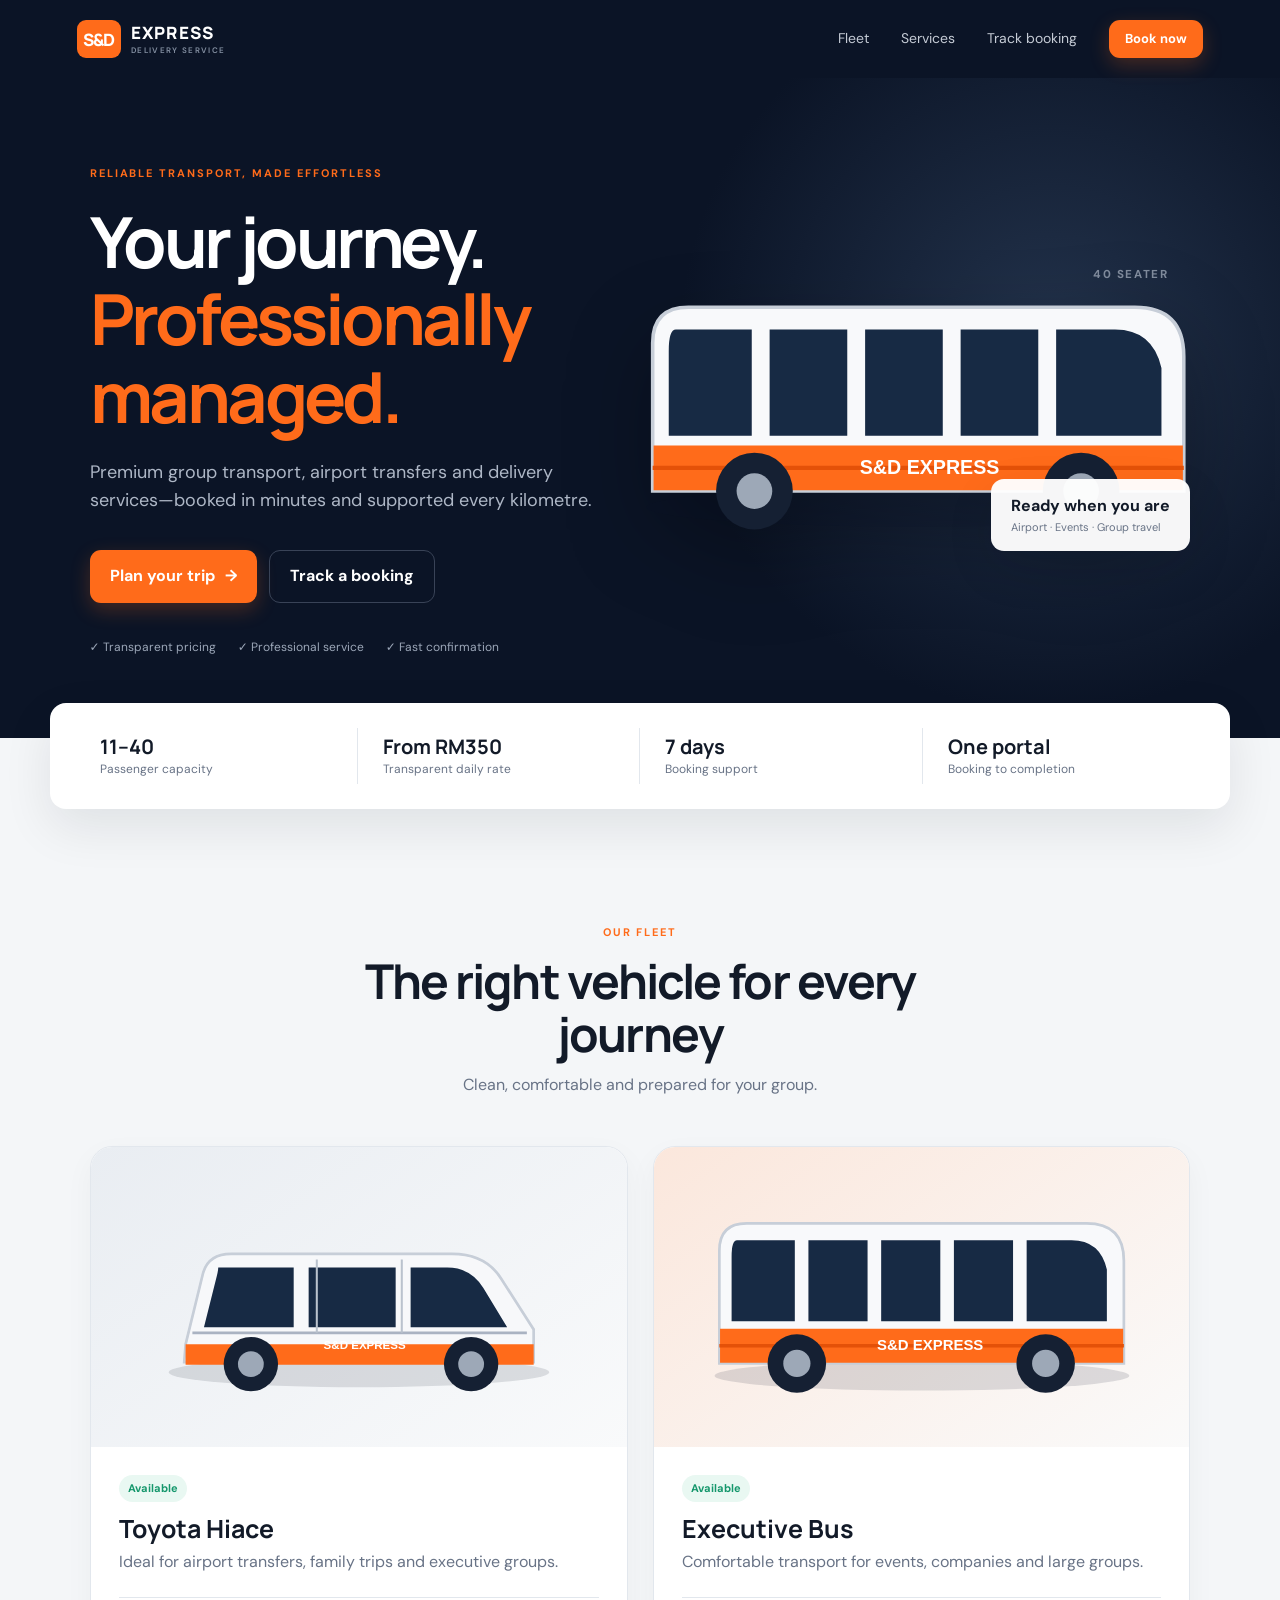
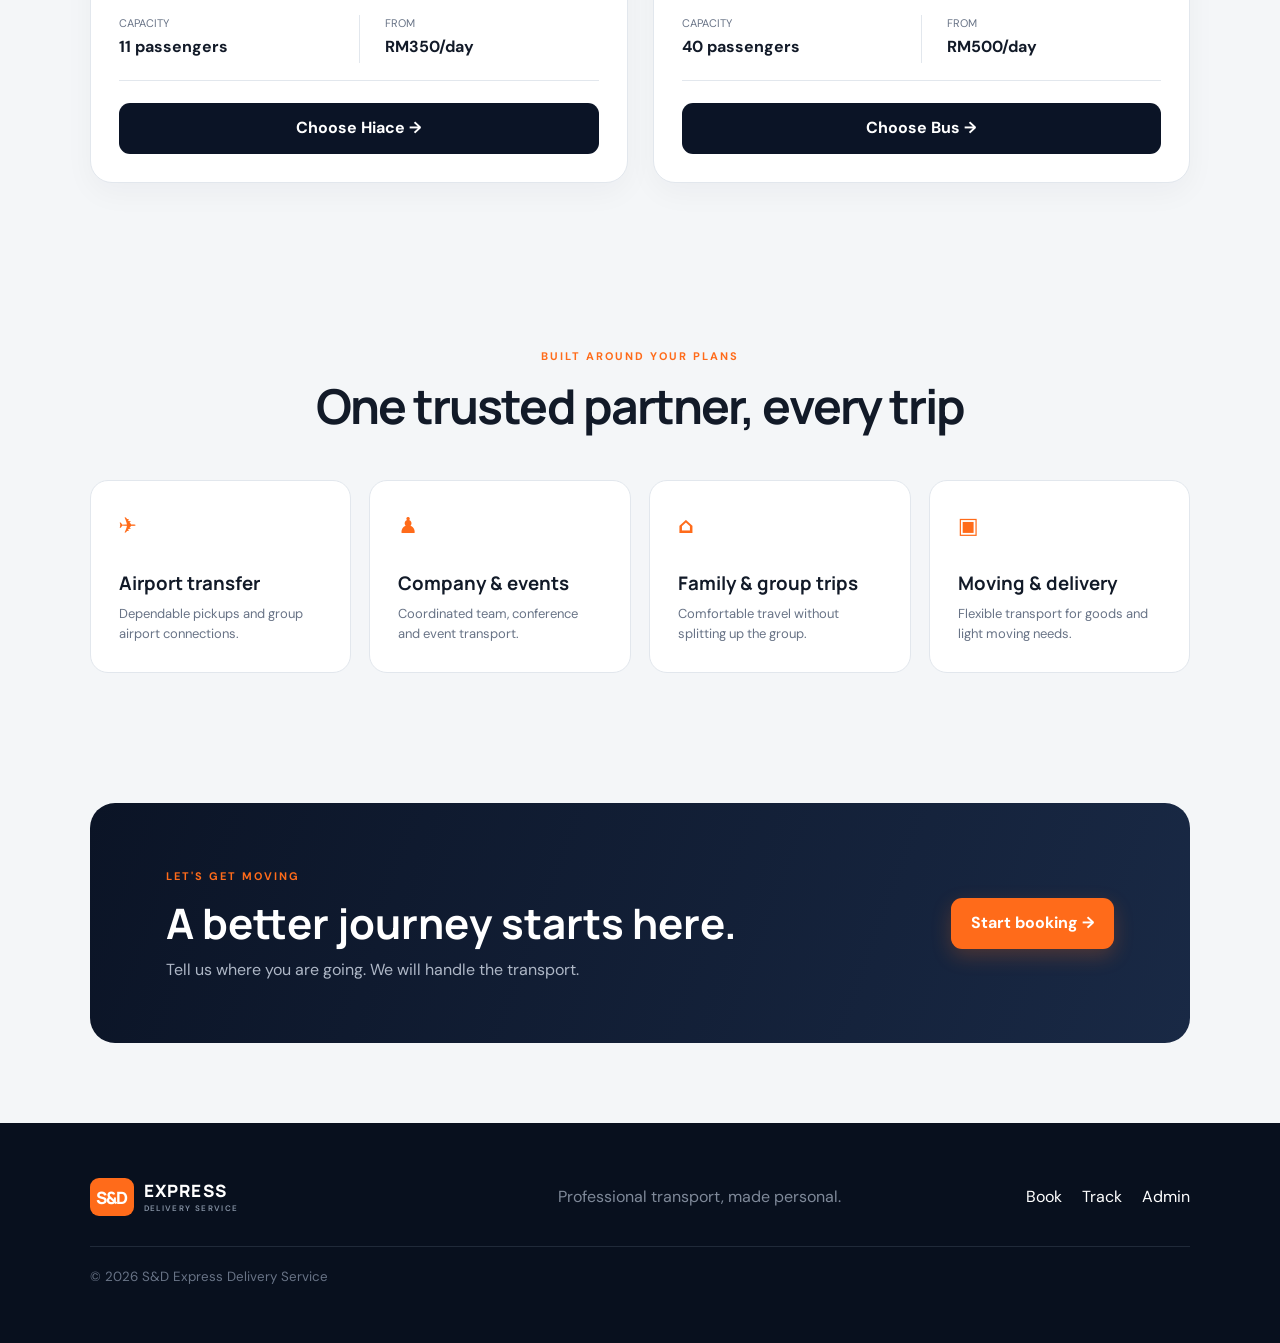
==== index.html @ 7f557225 "first commit" ====
<!doctype html>
<html lang="en">
<head>
  <meta charset="utf-8"><meta name="viewport" content="width=device-width,initial-scale=1">
  <meta name="theme-color" content="#0b1426"><meta name="description" content="Premium van and bus transport booking in Malaysia.">
  <title>S&D Express Delivery Service</title>
  <link rel="manifest" href="manifest.json"><link rel="icon" href="assets/icon.svg" type="image/svg+xml">
  <link rel="stylesheet" href="css/styles.css">
</head>
<body>
  <header class="public-nav"><a class="brand" href="./"><span class="brand-mark">S&D</span><span>EXPRESS<small>Delivery Service</small></span></a><nav><a href="#fleet">Fleet</a><a href="#services">Services</a><a href="track/">Track booking</a><a class="btn btn-primary btn-sm" href="booking/">Book now</a></nav><button class="mobile-nav" aria-label="Toggle menu">☰</button></header>
  <main>
    <section class="hero"><div class="hero-copy"><span class="eyebrow">Reliable transport, made effortless</span><h1>Your journey.<br><em>Professionally managed.</em></h1><p>Premium group transport, airport transfers and delivery services—booked in minutes and supported every kilometre.</p><div class="hero-actions"><a class="btn btn-primary" href="booking/">Plan your trip <span>→</span></a><a class="btn btn-ghost" href="track/">Track a booking</a></div><div class="trust-row"><span>✓ Transparent pricing</span><span>✓ Professional service</span><span>✓ Fast confirmation</span></div></div><div class="hero-visual"><div class="vehicle-art bus-art"><span class="vehicle-label">40 SEATER</span><svg viewBox="0 0 700 320" role="img" aria-label="S&D Express coach"><use href="assets/fleet.svg#bus"/></svg></div><div class="floating-card"><strong>Ready when you are</strong><span>Airport · Events · Group travel</span></div></div></section>
    <section class="stats-band"><div><strong>11–40</strong><span>Passenger capacity</span></div><div><strong>From RM350</strong><span>Transparent daily rate</span></div><div><strong>7 days</strong><span>Booking support</span></div><div><strong>One portal</strong><span>Booking to completion</span></div></section>
    <section id="fleet" class="section"><div class="section-heading"><span class="eyebrow">Our fleet</span><h2>The right vehicle for every journey</h2><p>Clean, comfortable and prepared for your group.</p></div><div class="fleet-grid"><article class="fleet-card"><div class="fleet-image"><svg viewBox="0 0 700 320"><use href="assets/fleet.svg#van"/></svg></div><div class="fleet-body"><div><span class="pill success">Available</span><h3>Toyota Hiace</h3><p>Ideal for airport transfers, family trips and executive groups.</p></div><dl><div><dt>Capacity</dt><dd>11 passengers</dd></div><div><dt>From</dt><dd>RM350/day</dd></div></dl><a class="btn btn-dark" href="booking/?vehicle=VH001">Choose Hiace →</a></div></article><article class="fleet-card"><div class="fleet-image orange"><svg viewBox="0 0 700 320"><use href="assets/fleet.svg#bus"/></svg></div><div class="fleet-body"><div><span class="pill success">Available</span><h3>Executive Bus</h3><p>Comfortable transport for events, companies and large groups.</p></div><dl><div><dt>Capacity</dt><dd>40 passengers</dd></div><div><dt>From</dt><dd>RM500/day</dd></div></dl><a class="btn btn-dark" href="booking/?vehicle=BS001">Choose Bus →</a></div></article></div></section>
    <section id="services" class="section services"><div class="section-heading"><span class="eyebrow">Built around your plans</span><h2>One trusted partner, every trip</h2></div><div class="service-grid"><article><b>✈</b><h3>Airport transfer</h3><p>Dependable pickups and group airport connections.</p></article><article><b>♟</b><h3>Company & events</h3><p>Coordinated team, conference and event transport.</p></article><article><b>⌂</b><h3>Family & group trips</h3><p>Comfortable travel without splitting up the group.</p></article><article><b>▣</b><h3>Moving & delivery</h3><p>Flexible transport for goods and light moving needs.</p></article></div></section>
    <section class="cta"><div><span class="eyebrow">Let's get moving</span><h2>A better journey starts here.</h2><p>Tell us where you are going. We will handle the transport.</p></div><a class="btn btn-primary" href="booking/">Start booking →</a></section>
  </main>
  <footer><a class="brand" href="./"><span class="brand-mark">S&D</span><span>EXPRESS<small>Delivery Service</small></span></a><p>Professional transport, made personal.</p><div><a href="booking/">Book</a><a href="track/">Track</a><a href="admin/">Admin</a></div><small>© <span id="year"></span> S&D Express Delivery Service</small></footer>
  <div id="toast-root" class="toast-root"></div><script src="config.js"></script><script src="js/app.js"></script>
</body></html>
---- css/styles.css ----
@import url('https://fonts.googleapis.com/css2?family=DM+Sans:wght@400;500;600;700&family=Manrope:wght@600;700;800&display=swap');
:root{--navy:#0b1426;--navy-2:#14213a;--orange:#ff6b1a;--orange-dark:#e9570c;--bg:#f4f6f8;--card:#fff;--text:#121a28;--muted:#687386;--line:#e2e7ed;--green:#15976c;--yellow:#d99a09;--red:#d94c4c;--shadow:0 18px 50px rgba(11,20,38,.09);--radius:18px}
*{box-sizing:border-box}html{scroll-behavior:smooth}body{margin:0;background:var(--bg);color:var(--text);font-family:'DM Sans',system-ui,sans-serif;line-height:1.55}button,input,select,textarea{font:inherit}a{color:inherit;text-decoration:none}img,svg{max-width:100%}h1,h2,h3,h4,p{margin-top:0}h1,h2,h3,h4{font-family:Manrope,sans-serif;line-height:1.1}.brand{display:flex;align-items:center;gap:10px;font:800 17px/1 Manrope;letter-spacing:.07em}.brand small{display:block;margin-top:5px;color:#8490a2;font:600 8px/1 DM Sans;letter-spacing:.17em;text-transform:uppercase}.brand-mark{display:grid;place-items:center;width:44px;height:38px;border-radius:9px;background:var(--orange);color:#fff;letter-spacing:-.06em}.public-nav{height:78px;display:flex;align-items:center;justify-content:space-between;padding:0 clamp(22px,6vw,96px);background:var(--navy);color:#fff;position:relative;z-index:20}.public-nav nav{display:flex;align-items:center;gap:32px;font-size:14px}.public-nav nav>a:not(.btn){color:#c5cbd5}.public-nav nav>a:hover{color:#fff}.mobile-nav{display:none;border:0;background:none;color:#fff;font-size:24px}.btn{border:0;border-radius:11px;padding:13px 20px;display:inline-flex;justify-content:center;align-items:center;gap:10px;font-weight:700;cursor:pointer;transition:.2s ease;white-space:nowrap}.btn:hover{transform:translateY(-1px)}.btn:disabled{opacity:.6;cursor:not-allowed;transform:none}.btn-primary{background:var(--orange);color:#fff;box-shadow:0 7px 20px rgba(255,107,26,.24)}.btn-primary:hover{background:var(--orange-dark)}.btn-dark{background:var(--navy);color:#fff}.btn-ghost{border:1px solid #394357;color:#fff;background:transparent}.btn-outline{border:1px solid var(--line);background:#fff;color:var(--text)}.btn-danger{background:#fff1f1;color:var(--red)}.btn-sm{padding:9px 16px;font-size:13px}.btn-icon{padding:8px;width:38px;height:38px}.hero{min-height:660px;padding:80px clamp(22px,7vw,110px);display:grid;grid-template-columns:minmax(0,1fr) minmax(460px,1.05fr);align-items:center;gap:40px;background:radial-gradient(circle at 82% 40%,#23334c 0,transparent 33%),var(--navy);color:#fff;overflow:hidden}.hero h1{font-size:clamp(46px,5.5vw,78px);letter-spacing:-.05em;margin:18px 0 24px}.hero h1 em{color:var(--orange);font-style:normal}.hero-copy>p{font-size:18px;color:#aeb7c6;max-width:620px}.eyebrow{text-transform:uppercase;letter-spacing:.18em;font-size:11px;font-weight:700;color:var(--orange)}.hero-actions{display:flex;gap:12px;margin:35px 0}.trust-row{display:flex;flex-wrap:wrap;gap:22px;color:#9ca7b8;font-size:12px}.hero-visual{position:relative}.vehicle-art{transform:scale(1.15);filter:drop-shadow(0 30px 35px rgba(0,0,0,.28))}.vehicle-label{position:absolute;right:10%;top:2%;font:700 10px DM Sans;letter-spacing:.15em;color:#7f8a9b}.floating-card{position:absolute;right:0;bottom:-15px;background:rgba(255,255,255,.96);color:var(--text);border-radius:13px;padding:15px 20px;box-shadow:var(--shadow);display:flex;flex-direction:column}.floating-card span{font-size:11px;color:var(--muted)}.stats-band{background:#fff;display:grid;grid-template-columns:repeat(4,1fr);max-width:1180px;margin:-35px auto 0;position:relative;z-index:5;border-radius:16px;box-shadow:var(--shadow);padding:25px}.stats-band div{padding:5px 25px;border-right:1px solid var(--line)}.stats-band div:last-child{border:0}.stats-band strong,.stats-band span{display:block}.stats-band strong{font:700 20px Manrope}.stats-band span{font-size:12px;color:var(--muted)}.section{padding:110px clamp(22px,7vw,110px);max-width:1440px;margin:auto}.section-heading{text-align:center;max-width:670px;margin:0 auto 48px}.section-heading h2{font-size:clamp(32px,4vw,48px);letter-spacing:-.04em;margin:12px 0}.section-heading p{color:var(--muted)}.fleet-grid{display:grid;grid-template-columns:repeat(2,1fr);gap:25px}.fleet-card{background:#fff;border:1px solid var(--line);border-radius:22px;overflow:hidden;box-shadow:0 10px 30px rgba(13,24,42,.04)}.fleet-image{height:300px;display:grid;place-items:center;background:linear-gradient(145deg,#e9edf2,#f9fafb);padding:30px}.fleet-image.orange{background:linear-gradient(145deg,#fbe7dc,#fafafa)}.fleet-body{padding:28px}.fleet-body h3{font-size:25px;margin:13px 0 8px}.fleet-body p{color:var(--muted)}.fleet-body dl{display:grid;grid-template-columns:1fr 1fr;border-block:1px solid var(--line);padding:17px 0;margin:22px 0}.fleet-body dl div+div{border-left:1px solid var(--line);padding-left:25px}.fleet-body dt{font-size:11px;color:var(--muted);text-transform:uppercase}.fleet-body dd{margin:3px 0;font-weight:700}.fleet-body .btn{width:100%}.pill,.badge{display:inline-flex;align-items:center;border-radius:99px;padding:5px 9px;font-size:11px;font-weight:700;background:#eef1f5;color:#566174}.success,.status-confirmed,.status-paid,.status-available,.status-completed{background:#e9f8f2;color:var(--green)}.warning,.status-waiting-payment,.status-pending,.status-payment-review,.status-waiting-verification,.status-new-inquiry,.status-quotation-sent,.status-waiting-deposit{background:#fff6df;color:#9b6b00}.danger,.status-cancelled,.status-rejected,.status-unavailable{background:#fff0ef;color:var(--red)}.info,.status-on-trip{background:#eaf2ff;color:#2869bd}.services{padding-top:50px}.service-grid{display:grid;grid-template-columns:repeat(4,1fr);gap:18px}.service-grid article{background:#fff;padding:28px;border:1px solid var(--line);border-radius:var(--radius)}.service-grid b{font-size:22px;color:var(--orange)}.service-grid h3{margin:30px 0 10px}.service-grid p{font-size:13px;color:var(--muted);margin:0}.cta{margin:20px clamp(22px,7vw,110px) 80px;padding:60px clamp(30px,6vw,80px);border-radius:25px;background:linear-gradient(110deg,#0b1426,#192945);color:#fff;display:flex;justify-content:space-between;align-items:center}.cta h2{font-size:42px;margin:12px 0}.cta p{color:#aeb7c6;margin:0}footer{background:#08101e;color:#fff;padding:55px clamp(22px,7vw,110px);display:grid;grid-template-columns:1fr 1fr auto;align-items:center;gap:30px}footer>p{color:#7f8999;margin:0}footer>div{display:flex;gap:20px}footer>small{grid-column:1/-1;border-top:1px solid #202a39;padding-top:20px;color:#687386}
/* Forms and booking */
.subpage{min-height:100vh;background:linear-gradient(180deg,var(--navy) 0 290px,var(--bg) 290px)}.subpage .public-nav{background:transparent}.page-intro{text-align:center;color:#fff;padding:35px 20px 35px}.page-intro h1{font-size:42px;margin:10px 0}.page-intro p{color:#aeb7c6}.wizard-shell{max-width:1000px;margin:0 auto 80px;background:#fff;border-radius:22px;box-shadow:var(--shadow);overflow:hidden}.steps{display:grid;grid-template-columns:repeat(4,1fr);padding:24px 35px;border-bottom:1px solid var(--line)}.step{display:flex;align-items:center;gap:10px;color:#9ba4b2;font-size:12px;font-weight:700;position:relative}.step:not(:last-child):after{content:"";height:1px;background:var(--line);position:absolute;left:47px;right:12px;top:16px}.step span{display:grid;place-items:center;width:32px;height:32px;border-radius:50%;background:#eef1f5;position:relative;z-index:1}.step.active{color:var(--text)}.step.active span,.step.done span{background:var(--orange);color:#fff}.wizard-panel{padding:40px;display:none}.wizard-panel.active{display:block}.panel-title{margin-bottom:25px}.panel-title h2{font-size:27px;margin-bottom:7px}.panel-title p{font-size:13px;color:var(--muted)}.vehicle-options{display:grid;grid-template-columns:repeat(2,1fr);gap:18px}.vehicle-option{border:2px solid var(--line);border-radius:16px;padding:18px;cursor:pointer;transition:.2s}.vehicle-option.selected{border-color:var(--orange);box-shadow:0 0 0 3px rgba(255,107,26,.1)}.vehicle-option.unavailable{opacity:.55;cursor:not-allowed}.vehicle-option input{position:absolute;opacity:0}.vehicle-option .mini-art{height:145px;background:#f3f5f7;border-radius:11px;display:grid;place-items:center}.vehicle-option h3{margin:15px 0 4px}.vehicle-meta{display:flex;justify-content:space-between;color:var(--muted);font-size:12px}.field-grid{display:grid;grid-template-columns:repeat(2,1fr);gap:20px}.field{display:flex;flex-direction:column;gap:7px}.field.full{grid-column:1/-1}.field label{font-size:12px;font-weight:700;color:#384356}.field input,.field select,.field textarea,.search-input{width:100%;border:1px solid #d9dfe6;background:#fff;border-radius:10px;padding:12px 14px;outline:0;transition:.2s}.field textarea{resize:vertical;min-height:90px}.field input:focus,.field select:focus,.field textarea:focus,.search-input:focus{border-color:var(--orange);box-shadow:0 0 0 3px rgba(255,107,26,.1)}.field small{color:var(--muted)}.wizard-actions{display:flex;justify-content:space-between;padding-top:30px;margin-top:30px;border-top:1px solid var(--line)}.wizard-actions .right{margin-left:auto}.summary-grid{display:grid;grid-template-columns:1.4fr .8fr;gap:25px}.summary-card{border:1px solid var(--line);border-radius:14px;padding:22px}.summary-card h3{font-size:16px;border-bottom:1px solid var(--line);padding-bottom:13px}.summary-list{display:grid;gap:13px}.summary-row{display:flex;justify-content:space-between;gap:20px;font-size:13px}.summary-row span:first-child{color:var(--muted)}.summary-price{background:var(--navy);color:#fff}.summary-price .summary-row span:first-child{color:#aeb7c6}.summary-price .total{border-top:1px solid #354156;padding-top:15px;margin-top:5px;font-size:18px;font-weight:700}.booking-success{text-align:center;padding:50px 30px}.success-icon{width:70px;height:70px;border-radius:50%;background:#e9f8f2;color:var(--green);display:grid;place-items:center;font-size:32px;margin:auto}.booking-id{background:#f4f6f8;border:1px dashed #bac3ce;border-radius:10px;padding:13px;font:700 19px Manrope;letter-spacing:.06em;display:inline-block;margin:12px}.payment-box{max-width:550px;margin:25px auto;text-align:left;background:#fff8f2;border:1px solid #ffe0ca;border-radius:14px;padding:20px}.track-shell{max-width:700px;margin:0 auto 80px}.track-form,.track-result{background:#fff;border-radius:18px;padding:30px;box-shadow:var(--shadow)}.track-result{margin-top:20px}.timeline{margin-top:25px}.timeline-item{display:grid;grid-template-columns:28px 1fr;gap:12px;min-height:60px;color:#9aa3b1}.timeline-item:before{content:"";width:12px;height:12px;border:3px solid #d7dce3;border-radius:50%;margin-top:3px}.timeline-item.done{color:var(--text)}.timeline-item.done:before{border-color:var(--green);background:var(--green)}.timeline-item strong,.timeline-item small{display:block}.timeline-item small{color:var(--muted)}
/* Admin */
.admin-body{background:#f3f5f7}.admin-layout{min-height:100vh;display:grid;grid-template-columns:250px minmax(0,1fr);transition:.25s}.admin-layout.collapsed{grid-template-columns:78px minmax(0,1fr)}.sidebar{position:sticky;top:0;height:100vh;background:var(--navy);color:#fff;padding:20px 14px;overflow:hidden;z-index:30}.sidebar .brand{height:45px;margin:0 7px 28px;cursor:pointer;white-space:nowrap}.sidebar .brand-text{transition:.2s}.side-nav{display:flex;flex-direction:column;gap:5px}.side-nav a{display:flex;align-items:center;gap:14px;color:#9ea8b7;border-radius:10px;padding:11px 13px;font-size:13px;white-space:nowrap}.side-nav a:hover,.side-nav a.active{background:#1d2a40;color:#fff}.side-nav a.active{box-shadow:inset 3px 0 var(--orange)}.nav-icon{width:22px;text-align:center;font-size:17px;flex:none}.admin-layout.collapsed .brand-text,.admin-layout.collapsed .nav-label{opacity:0;pointer-events:none}.admin-layout.collapsed .sidebar .brand{margin-left:3px}.admin-main{min-width:0}.topbar{height:74px;background:#fff;border-bottom:1px solid var(--line);display:flex;align-items:center;justify-content:space-between;padding:0 30px;position:sticky;top:0;z-index:20}.topbar-left{display:flex;align-items:center;gap:15px}.topbar h1{font-size:19px;margin:0}.hamburger{display:none;border:0;background:none;font-size:22px}.admin-user{display:flex;align-items:center;gap:10px}.avatar{width:36px;height:36px;border-radius:50%;display:grid;place-items:center;background:#fff0e7;color:var(--orange);font-weight:700}.admin-content{padding:28px;max-width:1600px;margin:auto}.metric-grid{display:grid;grid-template-columns:repeat(3,1fr);gap:16px}.metric{background:#fff;border:1px solid var(--line);border-radius:14px;padding:20px}.metric-top{display:flex;align-items:center;justify-content:space-between;color:var(--muted);font-size:12px}.metric-icon{width:34px;height:34px;border-radius:9px;display:grid;place-items:center;background:#fff2e9;color:var(--orange)}.metric strong{display:block;font:700 27px Manrope;margin-top:15px}.metric small{color:var(--muted)}.content-grid{display:grid;grid-template-columns:1.7fr 1fr;gap:18px;margin-top:18px}.panel{background:#fff;border:1px solid var(--line);border-radius:14px;padding:20px;min-width:0}.panel-head{display:flex;align-items:center;justify-content:space-between;gap:15px;margin-bottom:18px}.panel-head h2{font-size:16px;margin:0}.chart{height:260px;display:flex;align-items:flex-end;gap:10px;border-bottom:1px solid var(--line);padding-top:30px}.bar{flex:1;min-width:10px;background:linear-gradient(180deg,var(--orange),#ff9a62);border-radius:5px 5px 0 0;position:relative}.bar:hover:after{content:attr(data-value);position:absolute;top:-26px;left:50%;transform:translateX(-50%);font-size:10px;background:var(--navy);color:#fff;padding:3px 6px;border-radius:4px}.chart-labels{display:flex;gap:10px}.chart-labels span{flex:1;text-align:center;font-size:10px;color:var(--muted);padding-top:7px}.activity-list{display:grid;gap:15px}.activity{display:grid;grid-template-columns:8px 1fr auto;gap:11px;align-items:start;font-size:12px}.activity:before{content:"";width:8px;height:8px;background:var(--orange);border-radius:50%;margin-top:5px}.activity p{margin:0}.activity small{color:var(--muted)}.toolbar{display:flex;gap:10px;align-items:center;flex-wrap:wrap;margin-bottom:16px}.toolbar .search-wrap{flex:1;min-width:220px}.toolbar select{border:1px solid var(--line);border-radius:10px;padding:10px;background:#fff}.table-wrap{overflow:auto}.data-table{width:100%;border-collapse:collapse;font-size:12px;white-space:nowrap}.data-table th{text-align:left;text-transform:uppercase;letter-spacing:.06em;font-size:9px;color:#7c8798;padding:11px;border-bottom:1px solid var(--line)}.data-table td{padding:13px 11px;border-bottom:1px solid #edf0f3}.data-table tbody tr:hover{background:#fafbfc}.data-table a{font-weight:700;color:#285eaa}.actions{display:flex;gap:5px}.icon-action{border:1px solid var(--line);background:#fff;border-radius:7px;padding:5px 8px;cursor:pointer}.empty{text-align:center;padding:55px 20px;color:var(--muted)}.empty b{display:block;color:var(--text);margin:8px}.calendar-grid{display:grid;grid-template-columns:repeat(7,1fr);border:1px solid var(--line);border-radius:12px;overflow:hidden}.calendar-day{min-height:120px;background:#fff;border-right:1px solid var(--line);border-bottom:1px solid var(--line);padding:8px;font-size:11px}.calendar-day.muted{background:#f8f9fa;color:#aab1bc}.calendar-head{min-height:auto;background:#f6f7f9;text-align:center;font-weight:700}.calendar-event{background:#fff0e7;border-left:3px solid var(--orange);border-radius:4px;padding:5px;margin-top:5px;overflow:hidden}.vehicle-admin-grid{display:grid;grid-template-columns:repeat(2,1fr);gap:18px}.vehicle-admin-card{display:grid;grid-template-columns:180px 1fr;background:#fff;border:1px solid var(--line);border-radius:14px;overflow:hidden}.vehicle-admin-card .art{background:#edf0f3;display:grid;place-items:center}.vehicle-admin-card .details{padding:20px}.settings-grid{display:grid;grid-template-columns:220px 1fr;gap:20px}.settings-menu{background:#fff;border:1px solid var(--line);border-radius:14px;padding:10px;height:max-content}.settings-menu a{display:block;padding:10px;border-radius:8px;font-size:13px}.settings-menu a.active{background:#fff0e8;color:var(--orange);font-weight:700}.modal-backdrop{position:fixed;inset:0;background:rgba(5,12,24,.56);z-index:50;display:grid;place-items:center;padding:20px}.modal{background:#fff;width:min(680px,100%);max-height:90vh;overflow:auto;border-radius:18px;box-shadow:var(--shadow)}.modal-head,.modal-body,.modal-foot{padding:20px 24px}.modal-head{display:flex;justify-content:space-between;border-bottom:1px solid var(--line)}.modal-head h2{font-size:19px;margin:0}.modal-close{border:0;background:none;font-size:22px}.modal-foot{border-top:1px solid var(--line);display:flex;justify-content:flex-end;gap:8px}.login-page{min-height:100vh;display:grid;grid-template-columns:1.1fr .9fr;background:#fff}.login-brand{background:radial-gradient(circle at 70% 35%,#253652,transparent 30%),var(--navy);color:#fff;padding:60px;display:flex;flex-direction:column;justify-content:space-between}.login-brand h1{font-size:50px;letter-spacing:-.04em;max-width:550px}.login-brand h1 em{color:var(--orange);font-style:normal}.login-brand p{color:#aeb7c6;max-width:500px}.login-form-wrap{display:grid;place-items:center;padding:30px}.login-form{width:min(400px,100%)}.login-form h2{font-size:30px;margin-bottom:8px}.login-form>p{color:var(--muted);margin-bottom:30px}.login-form .field{margin-bottom:17px}.login-form .btn{width:100%;margin-top:8px}.setup-note{background:#fff7e7;color:#805d14;padding:12px;border-radius:9px;font-size:12px;margin-top:20px}.invoice{background:#fff;color:#171d29;width:210mm;min-height:297mm;padding:18mm;margin:auto}.invoice-head{display:flex;justify-content:space-between;border-bottom:3px solid var(--navy);padding-bottom:20px}.invoice-title{text-align:right}.invoice-title h1{font-size:34px;margin:0}.invoice-parties{display:grid;grid-template-columns:1fr 1fr;gap:40px;margin:30px 0}.invoice-table{width:100%;border-collapse:collapse}.invoice-table th,.invoice-table td{padding:12px;border-bottom:1px solid var(--line);text-align:left}.invoice-total{margin:25px 0 25px auto;width:300px}.invoice-total div{display:flex;justify-content:space-between;padding:7px}.invoice-total .grand{border-top:2px solid var(--navy);font-weight:700;font-size:18px}.toast-root{position:fixed;right:20px;bottom:20px;z-index:100;display:grid;gap:8px}.toast{background:var(--navy);color:#fff;padding:13px 18px;border-radius:10px;box-shadow:var(--shadow);transform:translateY(20px);opacity:0;transition:.25s;max-width:360px;font-size:13px}.toast.show{transform:none;opacity:1}.toast.error{background:#a83232}.toast.success{background:#157b5a}.spinner{width:15px;height:15px;border:2px solid currentColor;border-right-color:transparent;border-radius:50%;animation:spin .7s linear infinite}@keyframes spin{to{transform:rotate(360deg)}}
@media(max-width:1000px){.hero{grid-template-columns:1fr;min-height:auto}.hero-visual{max-width:700px;margin:auto}.service-grid{grid-template-columns:repeat(2,1fr)}.metric-grid{grid-template-columns:repeat(2,1fr)}.content-grid{grid-template-columns:1fr}.vehicle-admin-grid{grid-template-columns:1fr}.login-page{grid-template-columns:1fr}.login-brand{display:none}}
@media(max-width:760px){.public-nav{height:68px}.mobile-nav{display:block}.public-nav nav{display:none;position:absolute;top:68px;left:12px;right:12px;background:#162238;border-radius:12px;padding:18px;flex-direction:column;align-items:stretch}.public-nav nav.open{display:flex}.hero{padding-top:55px;grid-template-columns:1fr}.hero h1{font-size:43px}.hero-visual{margin-top:30px}.floating-card{right:5px}.stats-band{grid-template-columns:repeat(2,1fr);margin:0;border-radius:0}.stats-band div:nth-child(2){border-right:0}.stats-band div:nth-child(-n+2){border-bottom:1px solid var(--line)}.section{padding:75px 20px}.fleet-grid,.service-grid{grid-template-columns:1fr}.fleet-image{height:230px}.cta{margin:0 20px 60px;padding:40px 25px;display:block}.cta h2{font-size:34px}.cta .btn{margin-top:25px}footer{grid-template-columns:1fr}.steps{padding:18px 14px}.step{justify-content:center}.step label{display:none}.step:not(:last-child):after{left:50%;right:-50%}.wizard-panel{padding:25px 18px}.vehicle-options,.field-grid,.summary-grid{grid-template-columns:1fr}.field.full{grid-column:auto}.subpage{background:linear-gradient(180deg,var(--navy) 0 250px,var(--bg) 250px)}.page-intro{padding-top:15px}.page-intro h1{font-size:32px}.admin-layout,.admin-layout.collapsed{grid-template-columns:1fr}.sidebar{position:fixed;left:-270px;width:250px;transition:.25s}.admin-layout.mobile-open .sidebar{left:0}.admin-layout.mobile-open:after{content:"";position:fixed;inset:0;background:rgba(0,0,0,.4);z-index:25}.admin-layout.mobile-open .sidebar{z-index:30}.hamburger{display:block}.topbar{padding:0 16px}.admin-user>span{display:none}.admin-content{padding:18px 12px}.metric-grid{grid-template-columns:1fr 1fr;gap:10px}.metric{padding:14px}.metric strong{font-size:21px}.calendar-day{min-height:85px}.vehicle-admin-card{grid-template-columns:1fr}.vehicle-admin-card .art{height:180px}.settings-grid{grid-template-columns:1fr}.settings-menu{display:flex;overflow:auto}.invoice{width:100%;padding:25px}.invoice-parties{grid-template-columns:1fr} }
@media(max-width:430px){.stats-band{grid-template-columns:1fr}.stats-band div{border-right:0!important;border-bottom:1px solid var(--line)}.metric-grid{grid-template-columns:1fr}.hero-actions{flex-direction:column}.trust-row{display:grid}.wizard-actions{gap:8px}.wizard-actions .btn{padding:11px}.calendar-day{min-height:65px;padding:4px}.calendar-event{font-size:8px}}
@media print{body{background:#fff}.no-print{display:none!important}.invoice{box-shadow:none;margin:0;width:auto;min-height:auto;padding:10mm}@page{size:A4;margin:0}}
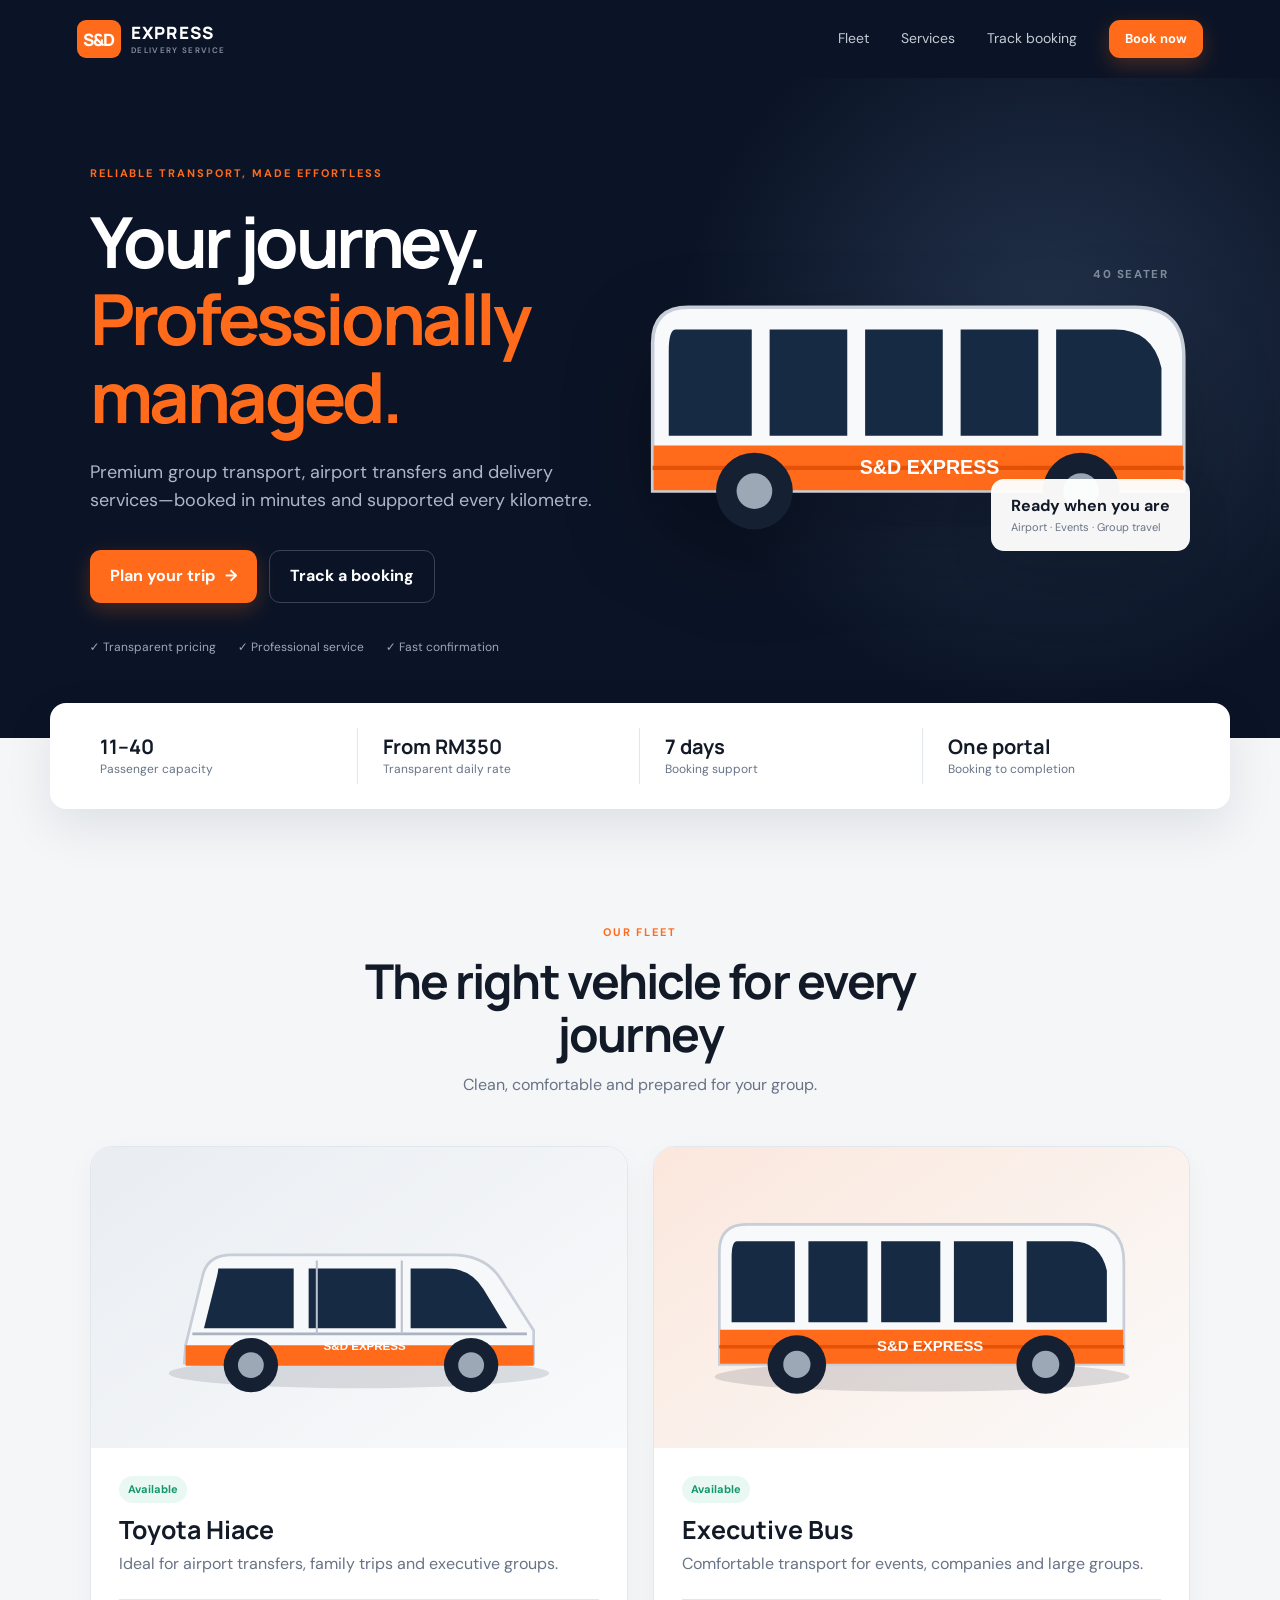
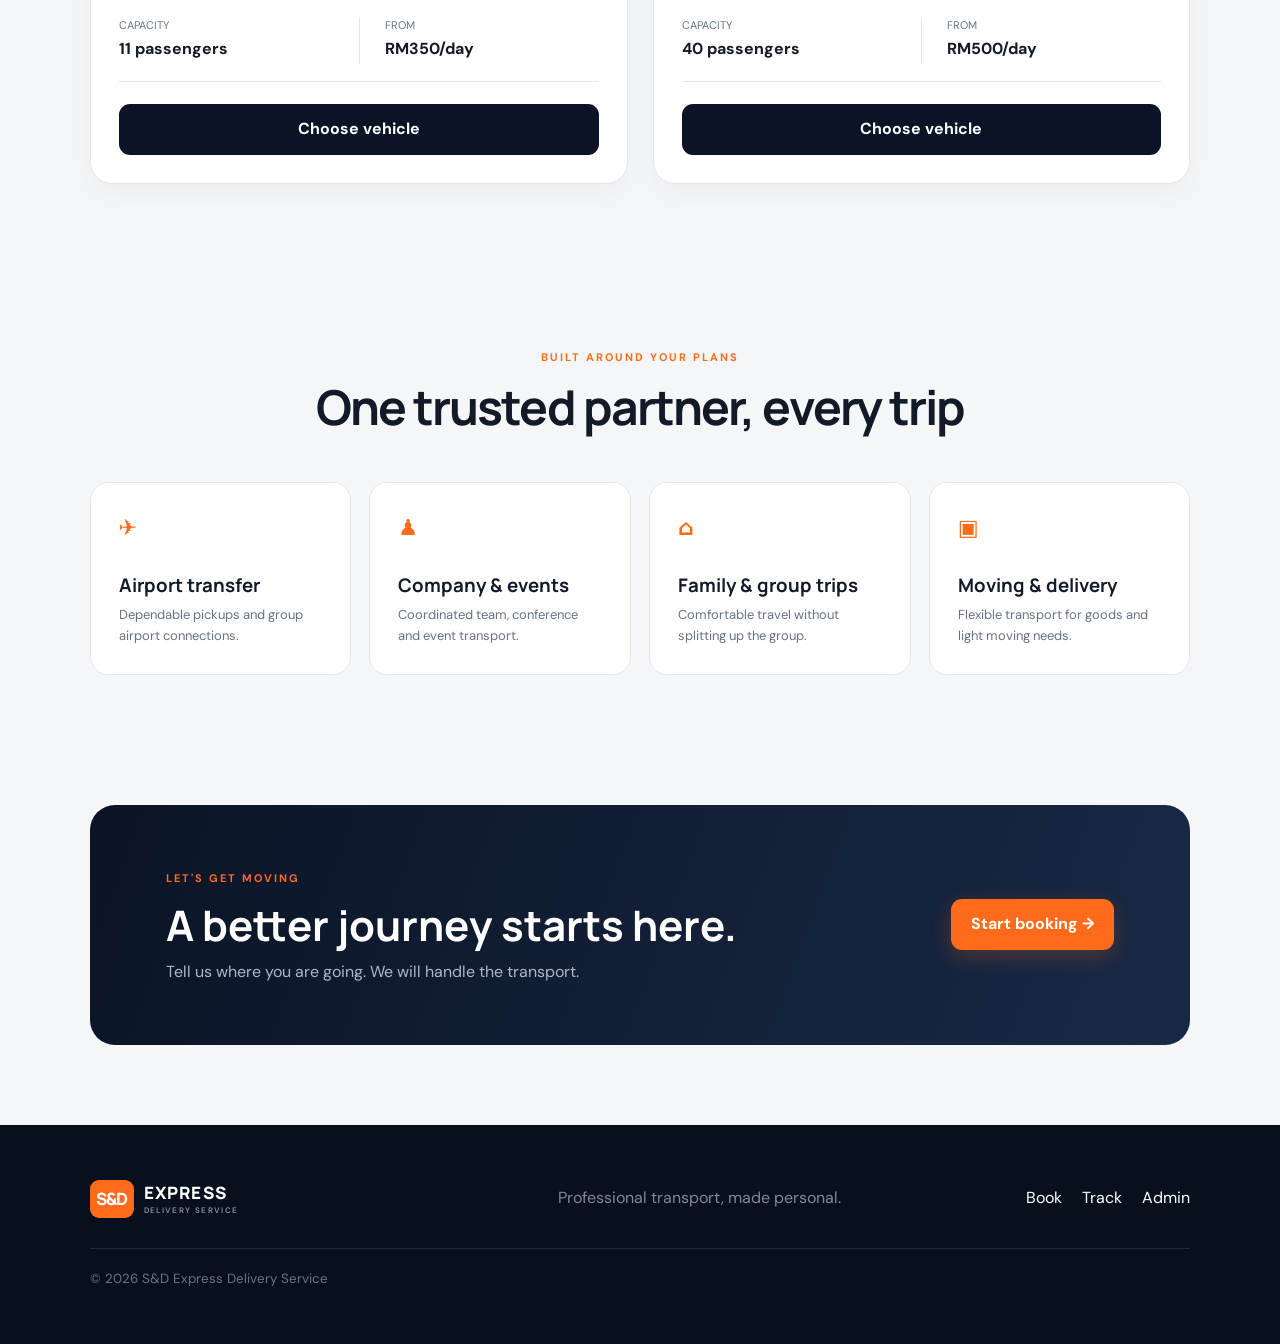
==== commit 7bf5da69: "image placeholder and etc" ====
--- a/index.html
+++ b/index.html
@@ -5,17 +5,17 @@
   <meta name="theme-color" content="#0b1426"><meta name="description" content="Premium van and bus transport booking in Malaysia.">
   <title>S&D Express Delivery Service</title>
   <link rel="manifest" href="manifest.json"><link rel="icon" href="assets/icon.svg" type="image/svg+xml">
-  <link rel="stylesheet" href="css/styles.css">
+  <link rel="stylesheet" href="css/styles.css?v=20260717.6">
 </head>
 <body>
   <header class="public-nav"><a class="brand" href="./"><span class="brand-mark">S&D</span><span>EXPRESS<small>Delivery Service</small></span></a><nav><a href="#fleet">Fleet</a><a href="#services">Services</a><a href="track/">Track booking</a><a class="btn btn-primary btn-sm" href="booking/">Book now</a></nav><button class="mobile-nav" aria-label="Toggle menu">☰</button></header>
   <main>
     <section class="hero"><div class="hero-copy"><span class="eyebrow">Reliable transport, made effortless</span><h1>Your journey.<br><em>Professionally managed.</em></h1><p>Premium group transport, airport transfers and delivery services—booked in minutes and supported every kilometre.</p><div class="hero-actions"><a class="btn btn-primary" href="booking/">Plan your trip <span>→</span></a><a class="btn btn-ghost" href="track/">Track a booking</a></div><div class="trust-row"><span>✓ Transparent pricing</span><span>✓ Professional service</span><span>✓ Fast confirmation</span></div></div><div class="hero-visual"><div class="vehicle-art bus-art"><span class="vehicle-label">40 SEATER</span><svg viewBox="0 0 700 320" role="img" aria-label="S&D Express coach"><use href="assets/fleet.svg#bus"/></svg></div><div class="floating-card"><strong>Ready when you are</strong><span>Airport · Events · Group travel</span></div></div></section>
     <section class="stats-band"><div><strong>11–40</strong><span>Passenger capacity</span></div><div><strong>From RM350</strong><span>Transparent daily rate</span></div><div><strong>7 days</strong><span>Booking support</span></div><div><strong>One portal</strong><span>Booking to completion</span></div></section>
-    <section id="fleet" class="section"><div class="section-heading"><span class="eyebrow">Our fleet</span><h2>The right vehicle for every journey</h2><p>Clean, comfortable and prepared for your group.</p></div><div class="fleet-grid"><article class="fleet-card"><div class="fleet-image"><svg viewBox="0 0 700 320"><use href="assets/fleet.svg#van"/></svg></div><div class="fleet-body"><div><span class="pill success">Available</span><h3>Toyota Hiace</h3><p>Ideal for airport transfers, family trips and executive groups.</p></div><dl><div><dt>Capacity</dt><dd>11 passengers</dd></div><div><dt>From</dt><dd>RM350/day</dd></div></dl><a class="btn btn-dark" href="booking/?vehicle=VH001">Choose Hiace →</a></div></article><article class="fleet-card"><div class="fleet-image orange"><svg viewBox="0 0 700 320"><use href="assets/fleet.svg#bus"/></svg></div><div class="fleet-body"><div><span class="pill success">Available</span><h3>Executive Bus</h3><p>Comfortable transport for events, companies and large groups.</p></div><dl><div><dt>Capacity</dt><dd>40 passengers</dd></div><div><dt>From</dt><dd>RM500/day</dd></div></dl><a class="btn btn-dark" href="booking/?vehicle=BS001">Choose Bus →</a></div></article></div></section>
+    <section id="fleet" class="section"><div class="section-heading"><span class="eyebrow">Our fleet</span><h2>The right vehicle for every journey</h2><p>Clean, comfortable and prepared for your group.</p></div><div class="fleet-grid"><article class="fleet-card" data-vehicle-id="VH001"><div class="fleet-image"><svg class="fleet-fallback" viewBox="0 0 700 320"><use href="assets/fleet.svg#van"/></svg></div><div class="fleet-body"><div><span class="pill success" data-fleet-field="status">Available</span><h3 data-fleet-field="name">Toyota Hiace</h3><p>Ideal for airport transfers, family trips and executive groups.</p></div><dl><div><dt>Capacity</dt><dd data-fleet-field="capacity">11 passengers</dd></div><div><dt>From</dt><dd data-fleet-field="rate">RM350/day</dd></div></dl><a class="btn btn-dark" data-fleet-field="booking-link" href="booking/?vehicle=VH001">Choose vehicle</a></div></article><article class="fleet-card" data-vehicle-id="BS001"><div class="fleet-image orange"><svg class="fleet-fallback" viewBox="0 0 700 320"><use href="assets/fleet.svg#bus"/></svg></div><div class="fleet-body"><div><span class="pill success" data-fleet-field="status">Available</span><h3 data-fleet-field="name">Executive Bus</h3><p>Comfortable transport for events, companies and large groups.</p></div><dl><div><dt>Capacity</dt><dd data-fleet-field="capacity">40 passengers</dd></div><div><dt>From</dt><dd data-fleet-field="rate">RM500/day</dd></div></dl><a class="btn btn-dark" data-fleet-field="booking-link" href="booking/?vehicle=BS001">Choose vehicle</a></div></article></div></section>
     <section id="services" class="section services"><div class="section-heading"><span class="eyebrow">Built around your plans</span><h2>One trusted partner, every trip</h2></div><div class="service-grid"><article><b>✈</b><h3>Airport transfer</h3><p>Dependable pickups and group airport connections.</p></article><article><b>♟</b><h3>Company & events</h3><p>Coordinated team, conference and event transport.</p></article><article><b>⌂</b><h3>Family & group trips</h3><p>Comfortable travel without splitting up the group.</p></article><article><b>▣</b><h3>Moving & delivery</h3><p>Flexible transport for goods and light moving needs.</p></article></div></section>
     <section class="cta"><div><span class="eyebrow">Let's get moving</span><h2>A better journey starts here.</h2><p>Tell us where you are going. We will handle the transport.</p></div><a class="btn btn-primary" href="booking/">Start booking →</a></section>
   </main>
   <footer><a class="brand" href="./"><span class="brand-mark">S&D</span><span>EXPRESS<small>Delivery Service</small></span></a><p>Professional transport, made personal.</p><div><a href="booking/">Book</a><a href="track/">Track</a><a href="admin/">Admin</a></div><small>© <span id="year"></span> S&D Express Delivery Service</small></footer>
-  <div id="toast-root" class="toast-root"></div><script src="config.js"></script><script src="js/app.js"></script>
+  <div id="toast-root" class="toast-root"></div><script src="config.js"></script><script src="js/app.js?v=20260717.5"></script>
 </body></html>
--- a/css/styles.css
+++ b/css/styles.css
@@ -1,11 +1,11 @@
 @import url('https://fonts.googleapis.com/css2?family=DM+Sans:wght@400;500;600;700&family=Manrope:wght@600;700;800&display=swap');
 :root{--navy:#0b1426;--navy-2:#14213a;--orange:#ff6b1a;--orange-dark:#e9570c;--bg:#f4f6f8;--card:#fff;--text:#121a28;--muted:#687386;--line:#e2e7ed;--green:#15976c;--yellow:#d99a09;--red:#d94c4c;--shadow:0 18px 50px rgba(11,20,38,.09);--radius:18px}
-*{box-sizing:border-box}html{scroll-behavior:smooth}body{margin:0;background:var(--bg);color:var(--text);font-family:'DM Sans',system-ui,sans-serif;line-height:1.55}button,input,select,textarea{font:inherit}a{color:inherit;text-decoration:none}img,svg{max-width:100%}h1,h2,h3,h4,p{margin-top:0}h1,h2,h3,h4{font-family:Manrope,sans-serif;line-height:1.1}.brand{display:flex;align-items:center;gap:10px;font:800 17px/1 Manrope;letter-spacing:.07em}.brand small{display:block;margin-top:5px;color:#8490a2;font:600 8px/1 DM Sans;letter-spacing:.17em;text-transform:uppercase}.brand-mark{display:grid;place-items:center;width:44px;height:38px;border-radius:9px;background:var(--orange);color:#fff;letter-spacing:-.06em}.public-nav{height:78px;display:flex;align-items:center;justify-content:space-between;padding:0 clamp(22px,6vw,96px);background:var(--navy);color:#fff;position:relative;z-index:20}.public-nav nav{display:flex;align-items:center;gap:32px;font-size:14px}.public-nav nav>a:not(.btn){color:#c5cbd5}.public-nav nav>a:hover{color:#fff}.mobile-nav{display:none;border:0;background:none;color:#fff;font-size:24px}.btn{border:0;border-radius:11px;padding:13px 20px;display:inline-flex;justify-content:center;align-items:center;gap:10px;font-weight:700;cursor:pointer;transition:.2s ease;white-space:nowrap}.btn:hover{transform:translateY(-1px)}.btn:disabled{opacity:.6;cursor:not-allowed;transform:none}.btn-primary{background:var(--orange);color:#fff;box-shadow:0 7px 20px rgba(255,107,26,.24)}.btn-primary:hover{background:var(--orange-dark)}.btn-dark{background:var(--navy);color:#fff}.btn-ghost{border:1px solid #394357;color:#fff;background:transparent}.btn-outline{border:1px solid var(--line);background:#fff;color:var(--text)}.btn-danger{background:#fff1f1;color:var(--red)}.btn-sm{padding:9px 16px;font-size:13px}.btn-icon{padding:8px;width:38px;height:38px}.hero{min-height:660px;padding:80px clamp(22px,7vw,110px);display:grid;grid-template-columns:minmax(0,1fr) minmax(460px,1.05fr);align-items:center;gap:40px;background:radial-gradient(circle at 82% 40%,#23334c 0,transparent 33%),var(--navy);color:#fff;overflow:hidden}.hero h1{font-size:clamp(46px,5.5vw,78px);letter-spacing:-.05em;margin:18px 0 24px}.hero h1 em{color:var(--orange);font-style:normal}.hero-copy>p{font-size:18px;color:#aeb7c6;max-width:620px}.eyebrow{text-transform:uppercase;letter-spacing:.18em;font-size:11px;font-weight:700;color:var(--orange)}.hero-actions{display:flex;gap:12px;margin:35px 0}.trust-row{display:flex;flex-wrap:wrap;gap:22px;color:#9ca7b8;font-size:12px}.hero-visual{position:relative}.vehicle-art{transform:scale(1.15);filter:drop-shadow(0 30px 35px rgba(0,0,0,.28))}.vehicle-label{position:absolute;right:10%;top:2%;font:700 10px DM Sans;letter-spacing:.15em;color:#7f8a9b}.floating-card{position:absolute;right:0;bottom:-15px;background:rgba(255,255,255,.96);color:var(--text);border-radius:13px;padding:15px 20px;box-shadow:var(--shadow);display:flex;flex-direction:column}.floating-card span{font-size:11px;color:var(--muted)}.stats-band{background:#fff;display:grid;grid-template-columns:repeat(4,1fr);max-width:1180px;margin:-35px auto 0;position:relative;z-index:5;border-radius:16px;box-shadow:var(--shadow);padding:25px}.stats-band div{padding:5px 25px;border-right:1px solid var(--line)}.stats-band div:last-child{border:0}.stats-band strong,.stats-band span{display:block}.stats-band strong{font:700 20px Manrope}.stats-band span{font-size:12px;color:var(--muted)}.section{padding:110px clamp(22px,7vw,110px);max-width:1440px;margin:auto}.section-heading{text-align:center;max-width:670px;margin:0 auto 48px}.section-heading h2{font-size:clamp(32px,4vw,48px);letter-spacing:-.04em;margin:12px 0}.section-heading p{color:var(--muted)}.fleet-grid{display:grid;grid-template-columns:repeat(2,1fr);gap:25px}.fleet-card{background:#fff;border:1px solid var(--line);border-radius:22px;overflow:hidden;box-shadow:0 10px 30px rgba(13,24,42,.04)}.fleet-image{height:300px;display:grid;place-items:center;background:linear-gradient(145deg,#e9edf2,#f9fafb);padding:30px}.fleet-image.orange{background:linear-gradient(145deg,#fbe7dc,#fafafa)}.fleet-body{padding:28px}.fleet-body h3{font-size:25px;margin:13px 0 8px}.fleet-body p{color:var(--muted)}.fleet-body dl{display:grid;grid-template-columns:1fr 1fr;border-block:1px solid var(--line);padding:17px 0;margin:22px 0}.fleet-body dl div+div{border-left:1px solid var(--line);padding-left:25px}.fleet-body dt{font-size:11px;color:var(--muted);text-transform:uppercase}.fleet-body dd{margin:3px 0;font-weight:700}.fleet-body .btn{width:100%}.pill,.badge{display:inline-flex;align-items:center;border-radius:99px;padding:5px 9px;font-size:11px;font-weight:700;background:#eef1f5;color:#566174}.success,.status-confirmed,.status-paid,.status-available,.status-completed{background:#e9f8f2;color:var(--green)}.warning,.status-waiting-payment,.status-pending,.status-payment-review,.status-waiting-verification,.status-new-inquiry,.status-quotation-sent,.status-waiting-deposit{background:#fff6df;color:#9b6b00}.danger,.status-cancelled,.status-rejected,.status-unavailable{background:#fff0ef;color:var(--red)}.info,.status-on-trip{background:#eaf2ff;color:#2869bd}.services{padding-top:50px}.service-grid{display:grid;grid-template-columns:repeat(4,1fr);gap:18px}.service-grid article{background:#fff;padding:28px;border:1px solid var(--line);border-radius:var(--radius)}.service-grid b{font-size:22px;color:var(--orange)}.service-grid h3{margin:30px 0 10px}.service-grid p{font-size:13px;color:var(--muted);margin:0}.cta{margin:20px clamp(22px,7vw,110px) 80px;padding:60px clamp(30px,6vw,80px);border-radius:25px;background:linear-gradient(110deg,#0b1426,#192945);color:#fff;display:flex;justify-content:space-between;align-items:center}.cta h2{font-size:42px;margin:12px 0}.cta p{color:#aeb7c6;margin:0}footer{background:#08101e;color:#fff;padding:55px clamp(22px,7vw,110px);display:grid;grid-template-columns:1fr 1fr auto;align-items:center;gap:30px}footer>p{color:#7f8999;margin:0}footer>div{display:flex;gap:20px}footer>small{grid-column:1/-1;border-top:1px solid #202a39;padding-top:20px;color:#687386}
+*{box-sizing:border-box}html{scroll-behavior:smooth}body{margin:0;background:var(--bg);color:var(--text);font-family:'DM Sans',system-ui,sans-serif;line-height:1.55}button,input,select,textarea{font:inherit}a{color:inherit;text-decoration:none}img,svg{max-width:100%}h1,h2,h3,h4,p{margin-top:0}h1,h2,h3,h4{font-family:Manrope,sans-serif;line-height:1.1}.brand{display:flex;align-items:center;gap:10px;font:800 17px/1 Manrope;letter-spacing:.07em}.brand small{display:block;margin-top:5px;color:#8490a2;font:600 8px/1 DM Sans;letter-spacing:.17em;text-transform:uppercase}.brand-mark{display:grid;place-items:center;width:44px;height:38px;border-radius:9px;background:var(--orange);color:#fff;letter-spacing:-.06em}.public-nav{height:78px;display:flex;align-items:center;justify-content:space-between;padding:0 clamp(22px,6vw,96px);background:var(--navy);color:#fff;position:relative;z-index:20}.public-nav nav{display:flex;align-items:center;gap:32px;font-size:14px}.public-nav nav>a:not(.btn){color:#c5cbd5}.public-nav nav>a:hover{color:#fff}.mobile-nav{display:none;border:0;background:none;color:#fff;font-size:24px}.btn{border:0;border-radius:11px;padding:13px 20px;display:inline-flex;justify-content:center;align-items:center;gap:10px;font-weight:700;cursor:pointer;transition:.2s ease;white-space:nowrap}.btn:hover{transform:translateY(-1px)}.btn:disabled,.btn.disabled{opacity:.6;cursor:not-allowed;transform:none;pointer-events:none}.btn-primary{background:var(--orange);color:#fff;box-shadow:0 7px 20px rgba(255,107,26,.24)}.btn-primary:hover{background:var(--orange-dark)}.btn-dark{background:var(--navy);color:#fff}.btn-ghost{border:1px solid #394357;color:#fff;background:transparent}.btn-outline{border:1px solid var(--line);background:#fff;color:var(--text)}.btn-danger{background:#fff1f1;color:var(--red)}.btn-sm{padding:9px 16px;font-size:13px}.btn-icon{padding:8px;width:38px;height:38px}.hero{min-height:660px;padding:80px clamp(22px,7vw,110px);display:grid;grid-template-columns:minmax(0,1fr) minmax(460px,1.05fr);align-items:center;gap:40px;background:radial-gradient(circle at 82% 40%,#23334c 0,transparent 33%),var(--navy);color:#fff;overflow:hidden}.hero h1{font-size:clamp(46px,5.5vw,78px);letter-spacing:-.05em;margin:18px 0 24px}.hero h1 em{color:var(--orange);font-style:normal}.hero-copy>p{font-size:18px;color:#aeb7c6;max-width:620px}.eyebrow{text-transform:uppercase;letter-spacing:.18em;font-size:11px;font-weight:700;color:var(--orange)}.hero-actions{display:flex;gap:12px;margin:35px 0}.trust-row{display:flex;flex-wrap:wrap;gap:22px;color:#9ca7b8;font-size:12px}.hero-visual{position:relative}.vehicle-art{transform:scale(1.15);filter:drop-shadow(0 30px 35px rgba(0,0,0,.28))}.vehicle-label{position:absolute;right:10%;top:2%;font:700 10px DM Sans;letter-spacing:.15em;color:#7f8a9b}.floating-card{position:absolute;right:0;bottom:-15px;background:rgba(255,255,255,.96);color:var(--text);border-radius:13px;padding:15px 20px;box-shadow:var(--shadow);display:flex;flex-direction:column}.floating-card span{font-size:11px;color:var(--muted)}.stats-band{background:#fff;display:grid;grid-template-columns:repeat(4,1fr);max-width:1180px;margin:-35px auto 0;position:relative;z-index:5;border-radius:16px;box-shadow:var(--shadow);padding:25px}.stats-band div{padding:5px 25px;border-right:1px solid var(--line)}.stats-band div:last-child{border:0}.stats-band strong,.stats-band span{display:block}.stats-band strong{font:700 20px Manrope}.stats-band span{font-size:12px;color:var(--muted)}.section{padding:110px clamp(22px,7vw,110px);max-width:1440px;margin:auto}.section-heading{text-align:center;max-width:670px;margin:0 auto 48px}.section-heading h2{font-size:clamp(32px,4vw,48px);letter-spacing:-.04em;margin:12px 0}.section-heading p{color:var(--muted)}.fleet-grid{display:grid;grid-template-columns:repeat(2,1fr);gap:25px}.fleet-card{background:#fff;border:1px solid var(--line);border-radius:22px;overflow:hidden;box-shadow:0 10px 30px rgba(13,24,42,.04)}.fleet-image{aspect-ratio:16/9;height:auto;display:grid;place-items:center;background:linear-gradient(145deg,#e9edf2,#f9fafb);padding:30px;overflow:hidden}.fleet-image.has-photo{padding:0}.fleet-image .fleet-photo{grid-area:1/1;width:100%;height:100%;object-fit:cover}.fleet-image .fleet-fallback{grid-area:1/1;width:100%;height:auto}.fleet-image.orange{background:linear-gradient(145deg,#fbe7dc,#fafafa)}.fleet-body{padding:28px}.fleet-body h3{font-size:25px;margin:13px 0 8px}.fleet-body p{color:var(--muted)}.fleet-body dl{display:grid;grid-template-columns:1fr 1fr;border-block:1px solid var(--line);padding:17px 0;margin:22px 0}.fleet-body dl div+div{border-left:1px solid var(--line);padding-left:25px}.fleet-body dt{font-size:11px;color:var(--muted);text-transform:uppercase}.fleet-body dd{margin:3px 0;font-weight:700}.fleet-body .btn{width:100%}.pill,.badge{display:inline-flex;align-items:center;border-radius:99px;padding:5px 9px;font-size:11px;font-weight:700;background:#eef1f5;color:#566174}.success,.status-confirmed,.status-paid,.status-available,.status-completed{background:#e9f8f2;color:var(--green)}.warning,.status-waiting-payment,.status-pending,.status-payment-review,.status-waiting-verification,.status-new-inquiry,.status-quotation-sent,.status-waiting-deposit{background:#fff6df;color:#9b6b00}.danger,.status-cancelled,.status-rejected,.status-unavailable{background:#fff0ef;color:var(--red)}.info,.status-on-trip{background:#eaf2ff;color:#2869bd}.services{padding-top:50px}.service-grid{display:grid;grid-template-columns:repeat(4,1fr);gap:18px}.service-grid article{background:#fff;padding:28px;border:1px solid var(--line);border-radius:var(--radius)}.service-grid b{font-size:22px;color:var(--orange)}.service-grid h3{margin:30px 0 10px}.service-grid p{font-size:13px;color:var(--muted);margin:0}.cta{margin:20px clamp(22px,7vw,110px) 80px;padding:60px clamp(30px,6vw,80px);border-radius:25px;background:linear-gradient(110deg,#0b1426,#192945);color:#fff;display:flex;justify-content:space-between;align-items:center}.cta h2{font-size:42px;margin:12px 0}.cta p{color:#aeb7c6;margin:0}footer{background:#08101e;color:#fff;padding:55px clamp(22px,7vw,110px);display:grid;grid-template-columns:1fr 1fr auto;align-items:center;gap:30px}footer>p{color:#7f8999;margin:0}footer>div{display:flex;gap:20px}footer>small{grid-column:1/-1;border-top:1px solid #202a39;padding-top:20px;color:#687386}
 /* Forms and booking */
-.subpage{min-height:100vh;background:linear-gradient(180deg,var(--navy) 0 290px,var(--bg) 290px)}.subpage .public-nav{background:transparent}.page-intro{text-align:center;color:#fff;padding:35px 20px 35px}.page-intro h1{font-size:42px;margin:10px 0}.page-intro p{color:#aeb7c6}.wizard-shell{max-width:1000px;margin:0 auto 80px;background:#fff;border-radius:22px;box-shadow:var(--shadow);overflow:hidden}.steps{display:grid;grid-template-columns:repeat(4,1fr);padding:24px 35px;border-bottom:1px solid var(--line)}.step{display:flex;align-items:center;gap:10px;color:#9ba4b2;font-size:12px;font-weight:700;position:relative}.step:not(:last-child):after{content:"";height:1px;background:var(--line);position:absolute;left:47px;right:12px;top:16px}.step span{display:grid;place-items:center;width:32px;height:32px;border-radius:50%;background:#eef1f5;position:relative;z-index:1}.step.active{color:var(--text)}.step.active span,.step.done span{background:var(--orange);color:#fff}.wizard-panel{padding:40px;display:none}.wizard-panel.active{display:block}.panel-title{margin-bottom:25px}.panel-title h2{font-size:27px;margin-bottom:7px}.panel-title p{font-size:13px;color:var(--muted)}.vehicle-options{display:grid;grid-template-columns:repeat(2,1fr);gap:18px}.vehicle-option{border:2px solid var(--line);border-radius:16px;padding:18px;cursor:pointer;transition:.2s}.vehicle-option.selected{border-color:var(--orange);box-shadow:0 0 0 3px rgba(255,107,26,.1)}.vehicle-option.unavailable{opacity:.55;cursor:not-allowed}.vehicle-option input{position:absolute;opacity:0}.vehicle-option .mini-art{height:145px;background:#f3f5f7;border-radius:11px;display:grid;place-items:center}.vehicle-option h3{margin:15px 0 4px}.vehicle-meta{display:flex;justify-content:space-between;color:var(--muted);font-size:12px}.field-grid{display:grid;grid-template-columns:repeat(2,1fr);gap:20px}.field{display:flex;flex-direction:column;gap:7px}.field.full{grid-column:1/-1}.field label{font-size:12px;font-weight:700;color:#384356}.field input,.field select,.field textarea,.search-input{width:100%;border:1px solid #d9dfe6;background:#fff;border-radius:10px;padding:12px 14px;outline:0;transition:.2s}.field textarea{resize:vertical;min-height:90px}.field input:focus,.field select:focus,.field textarea:focus,.search-input:focus{border-color:var(--orange);box-shadow:0 0 0 3px rgba(255,107,26,.1)}.field small{color:var(--muted)}.wizard-actions{display:flex;justify-content:space-between;padding-top:30px;margin-top:30px;border-top:1px solid var(--line)}.wizard-actions .right{margin-left:auto}.summary-grid{display:grid;grid-template-columns:1.4fr .8fr;gap:25px}.summary-card{border:1px solid var(--line);border-radius:14px;padding:22px}.summary-card h3{font-size:16px;border-bottom:1px solid var(--line);padding-bottom:13px}.summary-list{display:grid;gap:13px}.summary-row{display:flex;justify-content:space-between;gap:20px;font-size:13px}.summary-row span:first-child{color:var(--muted)}.summary-price{background:var(--navy);color:#fff}.summary-price .summary-row span:first-child{color:#aeb7c6}.summary-price .total{border-top:1px solid #354156;padding-top:15px;margin-top:5px;font-size:18px;font-weight:700}.booking-success{text-align:center;padding:50px 30px}.success-icon{width:70px;height:70px;border-radius:50%;background:#e9f8f2;color:var(--green);display:grid;place-items:center;font-size:32px;margin:auto}.booking-id{background:#f4f6f8;border:1px dashed #bac3ce;border-radius:10px;padding:13px;font:700 19px Manrope;letter-spacing:.06em;display:inline-block;margin:12px}.payment-box{max-width:550px;margin:25px auto;text-align:left;background:#fff8f2;border:1px solid #ffe0ca;border-radius:14px;padding:20px}.track-shell{max-width:700px;margin:0 auto 80px}.track-form,.track-result{background:#fff;border-radius:18px;padding:30px;box-shadow:var(--shadow)}.track-result{margin-top:20px}.timeline{margin-top:25px}.timeline-item{display:grid;grid-template-columns:28px 1fr;gap:12px;min-height:60px;color:#9aa3b1}.timeline-item:before{content:"";width:12px;height:12px;border:3px solid #d7dce3;border-radius:50%;margin-top:3px}.timeline-item.done{color:var(--text)}.timeline-item.done:before{border-color:var(--green);background:var(--green)}.timeline-item strong,.timeline-item small{display:block}.timeline-item small{color:var(--muted)}
+.subpage{min-height:100vh;background:linear-gradient(180deg,var(--navy) 0 290px,var(--bg) 290px)}.subpage .public-nav{background:transparent}.page-intro{text-align:center;color:#fff;padding:35px 20px 35px}.page-intro h1{font-size:42px;margin:10px 0}.page-intro p{color:#aeb7c6}.wizard-shell{max-width:1000px;margin:0 auto 80px;background:#fff;border-radius:22px;box-shadow:var(--shadow);overflow:hidden}.steps{display:grid;grid-template-columns:repeat(4,1fr);padding:24px 35px;border-bottom:1px solid var(--line)}.step{display:flex;align-items:center;gap:10px;color:#9ba4b2;font-size:12px;font-weight:700;position:relative}.step:not(:last-child):after{content:"";height:1px;background:var(--line);position:absolute;left:47px;right:12px;top:16px}.step span{display:grid;place-items:center;width:32px;height:32px;border-radius:50%;background:#eef1f5;position:relative;z-index:1}.step.active{color:var(--text)}.step.active span,.step.done span{background:var(--orange);color:#fff}.wizard-panel{padding:40px;display:none}.wizard-panel.active{display:block}.panel-title{margin-bottom:25px}.panel-title h2{font-size:27px;margin-bottom:7px}.panel-title p{font-size:13px;color:var(--muted)}.vehicle-options{display:grid;grid-template-columns:repeat(2,1fr);gap:18px}.vehicle-option{border:2px solid var(--line);border-radius:16px;padding:18px;cursor:pointer;transition:.2s}.vehicle-option.selected{border-color:var(--orange);box-shadow:0 0 0 3px rgba(255,107,26,.1)}.vehicle-option.unavailable{opacity:.55;cursor:not-allowed}.vehicle-option input{position:absolute;opacity:0}.vehicle-option .mini-art{aspect-ratio:16/9;height:auto;background:#f3f5f7;border-radius:11px;display:grid;place-items:center;overflow:hidden}.vehicle-option .mini-art .vehicle-option-photo{width:100%;height:100%;object-fit:cover}.vehicle-option .mini-art .vehicle-fallback{width:100%;height:auto}.vehicle-option h3{margin:15px 0 4px}.vehicle-meta{display:flex;justify-content:space-between;color:var(--muted);font-size:12px}.field-grid{display:grid;grid-template-columns:repeat(2,1fr);gap:20px}.field{display:flex;flex-direction:column;gap:7px}.field.full{grid-column:1/-1}.field label{font-size:12px;font-weight:700;color:#384356}.field input,.field select,.field textarea,.search-input{width:100%;border:1px solid #d9dfe6;background:#fff;border-radius:10px;padding:12px 14px;outline:0;transition:.2s}.field textarea{resize:vertical;min-height:90px}.field input:focus,.field select:focus,.field textarea:focus,.search-input:focus{border-color:var(--orange);box-shadow:0 0 0 3px rgba(255,107,26,.1)}.field small{color:var(--muted)}.wizard-actions{display:flex;justify-content:space-between;padding-top:30px;margin-top:30px;border-top:1px solid var(--line)}.wizard-actions .right{margin-left:auto}.summary-grid{display:grid;grid-template-columns:1.4fr .8fr;gap:25px}.summary-card{border:1px solid var(--line);border-radius:14px;padding:22px}.summary-card h3{font-size:16px;border-bottom:1px solid var(--line);padding-bottom:13px}.summary-list{display:grid;gap:13px}.summary-row{display:flex;justify-content:space-between;gap:20px;font-size:13px}.summary-row span:first-child{color:var(--muted)}.summary-price{background:var(--navy);color:#fff}.summary-price .summary-row span:first-child{color:#aeb7c6}.summary-price .total{border-top:1px solid #354156;padding-top:15px;margin-top:5px;font-size:18px;font-weight:700}.booking-success{text-align:center;padding:50px 30px}.success-icon{width:70px;height:70px;border-radius:50%;background:#e9f8f2;color:var(--green);display:grid;place-items:center;font-size:32px;margin:auto}.booking-id{background:#f4f6f8;border:1px dashed #bac3ce;border-radius:10px;padding:13px;font:700 19px Manrope;letter-spacing:.06em;display:inline-block;margin:12px}.payment-box{max-width:550px;margin:25px auto;text-align:left;background:#fff8f2;border:1px solid #ffe0ca;border-radius:14px;padding:20px}.track-shell{max-width:700px;margin:0 auto 80px}.track-form,.track-result{background:#fff;border-radius:18px;padding:30px;box-shadow:var(--shadow)}.track-result{margin-top:20px}.timeline{margin-top:25px}.timeline-item{display:grid;grid-template-columns:28px 1fr;gap:12px;min-height:60px;color:#9aa3b1}.timeline-item:before{content:"";width:12px;height:12px;border:3px solid #d7dce3;border-radius:50%;margin-top:3px}.timeline-item.done{color:var(--text)}.timeline-item.done:before{border-color:var(--green);background:var(--green)}.timeline-item strong,.timeline-item small{display:block}.timeline-item small{color:var(--muted)}
 /* Admin */
-.admin-body{background:#f3f5f7}.admin-layout{min-height:100vh;display:grid;grid-template-columns:250px minmax(0,1fr);transition:.25s}.admin-layout.collapsed{grid-template-columns:78px minmax(0,1fr)}.sidebar{position:sticky;top:0;height:100vh;background:var(--navy);color:#fff;padding:20px 14px;overflow:hidden;z-index:30}.sidebar .brand{height:45px;margin:0 7px 28px;cursor:pointer;white-space:nowrap}.sidebar .brand-text{transition:.2s}.side-nav{display:flex;flex-direction:column;gap:5px}.side-nav a{display:flex;align-items:center;gap:14px;color:#9ea8b7;border-radius:10px;padding:11px 13px;font-size:13px;white-space:nowrap}.side-nav a:hover,.side-nav a.active{background:#1d2a40;color:#fff}.side-nav a.active{box-shadow:inset 3px 0 var(--orange)}.nav-icon{width:22px;text-align:center;font-size:17px;flex:none}.admin-layout.collapsed .brand-text,.admin-layout.collapsed .nav-label{opacity:0;pointer-events:none}.admin-layout.collapsed .sidebar .brand{margin-left:3px}.admin-main{min-width:0}.topbar{height:74px;background:#fff;border-bottom:1px solid var(--line);display:flex;align-items:center;justify-content:space-between;padding:0 30px;position:sticky;top:0;z-index:20}.topbar-left{display:flex;align-items:center;gap:15px}.topbar h1{font-size:19px;margin:0}.hamburger{display:none;border:0;background:none;font-size:22px}.admin-user{display:flex;align-items:center;gap:10px}.avatar{width:36px;height:36px;border-radius:50%;display:grid;place-items:center;background:#fff0e7;color:var(--orange);font-weight:700}.admin-content{padding:28px;max-width:1600px;margin:auto}.metric-grid{display:grid;grid-template-columns:repeat(3,1fr);gap:16px}.metric{background:#fff;border:1px solid var(--line);border-radius:14px;padding:20px}.metric-top{display:flex;align-items:center;justify-content:space-between;color:var(--muted);font-size:12px}.metric-icon{width:34px;height:34px;border-radius:9px;display:grid;place-items:center;background:#fff2e9;color:var(--orange)}.metric strong{display:block;font:700 27px Manrope;margin-top:15px}.metric small{color:var(--muted)}.content-grid{display:grid;grid-template-columns:1.7fr 1fr;gap:18px;margin-top:18px}.panel{background:#fff;border:1px solid var(--line);border-radius:14px;padding:20px;min-width:0}.panel-head{display:flex;align-items:center;justify-content:space-between;gap:15px;margin-bottom:18px}.panel-head h2{font-size:16px;margin:0}.chart{height:260px;display:flex;align-items:flex-end;gap:10px;border-bottom:1px solid var(--line);padding-top:30px}.bar{flex:1;min-width:10px;background:linear-gradient(180deg,var(--orange),#ff9a62);border-radius:5px 5px 0 0;position:relative}.bar:hover:after{content:attr(data-value);position:absolute;top:-26px;left:50%;transform:translateX(-50%);font-size:10px;background:var(--navy);color:#fff;padding:3px 6px;border-radius:4px}.chart-labels{display:flex;gap:10px}.chart-labels span{flex:1;text-align:center;font-size:10px;color:var(--muted);padding-top:7px}.activity-list{display:grid;gap:15px}.activity{display:grid;grid-template-columns:8px 1fr auto;gap:11px;align-items:start;font-size:12px}.activity:before{content:"";width:8px;height:8px;background:var(--orange);border-radius:50%;margin-top:5px}.activity p{margin:0}.activity small{color:var(--muted)}.toolbar{display:flex;gap:10px;align-items:center;flex-wrap:wrap;margin-bottom:16px}.toolbar .search-wrap{flex:1;min-width:220px}.toolbar select{border:1px solid var(--line);border-radius:10px;padding:10px;background:#fff}.table-wrap{overflow:auto}.data-table{width:100%;border-collapse:collapse;font-size:12px;white-space:nowrap}.data-table th{text-align:left;text-transform:uppercase;letter-spacing:.06em;font-size:9px;color:#7c8798;padding:11px;border-bottom:1px solid var(--line)}.data-table td{padding:13px 11px;border-bottom:1px solid #edf0f3}.data-table tbody tr:hover{background:#fafbfc}.data-table a{font-weight:700;color:#285eaa}.actions{display:flex;gap:5px}.icon-action{border:1px solid var(--line);background:#fff;border-radius:7px;padding:5px 8px;cursor:pointer}.empty{text-align:center;padding:55px 20px;color:var(--muted)}.empty b{display:block;color:var(--text);margin:8px}.calendar-grid{display:grid;grid-template-columns:repeat(7,1fr);border:1px solid var(--line);border-radius:12px;overflow:hidden}.calendar-day{min-height:120px;background:#fff;border-right:1px solid var(--line);border-bottom:1px solid var(--line);padding:8px;font-size:11px}.calendar-day.muted{background:#f8f9fa;color:#aab1bc}.calendar-head{min-height:auto;background:#f6f7f9;text-align:center;font-weight:700}.calendar-event{background:#fff0e7;border-left:3px solid var(--orange);border-radius:4px;padding:5px;margin-top:5px;overflow:hidden}.vehicle-admin-grid{display:grid;grid-template-columns:repeat(2,1fr);gap:18px}.vehicle-admin-card{display:grid;grid-template-columns:180px 1fr;background:#fff;border:1px solid var(--line);border-radius:14px;overflow:hidden}.vehicle-admin-card .art{background:#edf0f3;display:grid;place-items:center}.vehicle-admin-card .details{padding:20px}.settings-grid{display:grid;grid-template-columns:220px 1fr;gap:20px}.settings-menu{background:#fff;border:1px solid var(--line);border-radius:14px;padding:10px;height:max-content}.settings-menu a{display:block;padding:10px;border-radius:8px;font-size:13px}.settings-menu a.active{background:#fff0e8;color:var(--orange);font-weight:700}.modal-backdrop{position:fixed;inset:0;background:rgba(5,12,24,.56);z-index:50;display:grid;place-items:center;padding:20px}.modal{background:#fff;width:min(680px,100%);max-height:90vh;overflow:auto;border-radius:18px;box-shadow:var(--shadow)}.modal-head,.modal-body,.modal-foot{padding:20px 24px}.modal-head{display:flex;justify-content:space-between;border-bottom:1px solid var(--line)}.modal-head h2{font-size:19px;margin:0}.modal-close{border:0;background:none;font-size:22px}.modal-foot{border-top:1px solid var(--line);display:flex;justify-content:flex-end;gap:8px}.login-page{min-height:100vh;display:grid;grid-template-columns:1.1fr .9fr;background:#fff}.login-brand{background:radial-gradient(circle at 70% 35%,#253652,transparent 30%),var(--navy);color:#fff;padding:60px;display:flex;flex-direction:column;justify-content:space-between}.login-brand h1{font-size:50px;letter-spacing:-.04em;max-width:550px}.login-brand h1 em{color:var(--orange);font-style:normal}.login-brand p{color:#aeb7c6;max-width:500px}.login-form-wrap{display:grid;place-items:center;padding:30px}.login-form{width:min(400px,100%)}.login-form h2{font-size:30px;margin-bottom:8px}.login-form>p{color:var(--muted);margin-bottom:30px}.login-form .field{margin-bottom:17px}.login-form .btn{width:100%;margin-top:8px}.setup-note{background:#fff7e7;color:#805d14;padding:12px;border-radius:9px;font-size:12px;margin-top:20px}.invoice{background:#fff;color:#171d29;width:210mm;min-height:297mm;padding:18mm;margin:auto}.invoice-head{display:flex;justify-content:space-between;border-bottom:3px solid var(--navy);padding-bottom:20px}.invoice-title{text-align:right}.invoice-title h1{font-size:34px;margin:0}.invoice-parties{display:grid;grid-template-columns:1fr 1fr;gap:40px;margin:30px 0}.invoice-table{width:100%;border-collapse:collapse}.invoice-table th,.invoice-table td{padding:12px;border-bottom:1px solid var(--line);text-align:left}.invoice-total{margin:25px 0 25px auto;width:300px}.invoice-total div{display:flex;justify-content:space-between;padding:7px}.invoice-total .grand{border-top:2px solid var(--navy);font-weight:700;font-size:18px}.toast-root{position:fixed;right:20px;bottom:20px;z-index:100;display:grid;gap:8px}.toast{background:var(--navy);color:#fff;padding:13px 18px;border-radius:10px;box-shadow:var(--shadow);transform:translateY(20px);opacity:0;transition:.25s;max-width:360px;font-size:13px}.toast.show{transform:none;opacity:1}.toast.error{background:#a83232}.toast.success{background:#157b5a}.spinner{width:15px;height:15px;border:2px solid currentColor;border-right-color:transparent;border-radius:50%;animation:spin .7s linear infinite}@keyframes spin{to{transform:rotate(360deg)}}
+.admin-body{background:#f3f5f7}.admin-layout{min-height:100vh;display:grid;grid-template-columns:250px minmax(0,1fr);transition:.25s}.admin-layout.collapsed{grid-template-columns:78px minmax(0,1fr)}.sidebar{position:sticky;top:0;height:100vh;background:var(--navy);color:#fff;padding:20px 14px;overflow:hidden;z-index:30}.sidebar .brand{height:45px;margin:0 7px 28px;cursor:pointer;white-space:nowrap}.sidebar .brand-text{transition:.2s}.side-nav{display:flex;flex-direction:column;gap:5px}.side-nav a{display:flex;align-items:center;gap:14px;color:#9ea8b7;border-radius:10px;padding:11px 13px;font-size:13px;white-space:nowrap}.side-nav a:hover,.side-nav a.active{background:#1d2a40;color:#fff}.side-nav a.active{box-shadow:inset 3px 0 var(--orange)}.nav-icon{width:22px;text-align:center;font-size:17px;flex:none}.admin-layout.collapsed .brand-text,.admin-layout.collapsed .nav-label{opacity:0;pointer-events:none}.admin-layout.collapsed .sidebar .brand{margin-left:3px}.admin-main{min-width:0}.topbar{height:74px;background:#fff;border-bottom:1px solid var(--line);display:flex;align-items:center;justify-content:space-between;padding:0 30px;position:sticky;top:0;z-index:20}.topbar-left{display:flex;align-items:center;gap:15px}.topbar h1{font-size:19px;margin:0}.hamburger{display:none;border:0;background:none;font-size:22px}.admin-user{display:flex;align-items:center;gap:10px}.avatar{width:36px;height:36px;border-radius:50%;display:grid;place-items:center;background:#fff0e7;color:var(--orange);font-weight:700}.admin-content{padding:28px;max-width:1600px;margin:auto}.metric-grid{display:grid;grid-template-columns:repeat(3,1fr);gap:16px}.metric{background:#fff;border:1px solid var(--line);border-radius:14px;padding:20px}.metric-top{display:flex;align-items:center;justify-content:space-between;color:var(--muted);font-size:12px}.metric-icon{width:34px;height:34px;border-radius:9px;display:grid;place-items:center;background:#fff2e9;color:var(--orange)}.metric strong{display:block;font:700 27px Manrope;margin-top:15px}.metric small{color:var(--muted)}.content-grid{display:grid;grid-template-columns:1.7fr 1fr;gap:18px;margin-top:18px}.panel{background:#fff;border:1px solid var(--line);border-radius:14px;padding:20px;min-width:0}.panel-head{display:flex;align-items:center;justify-content:space-between;gap:15px;margin-bottom:18px}.panel-head h2{font-size:16px;margin:0}.chart{height:260px;display:flex;align-items:flex-end;gap:10px;border-bottom:1px solid var(--line);padding-top:30px}.bar{flex:1;min-width:10px;background:linear-gradient(180deg,var(--orange),#ff9a62);border-radius:5px 5px 0 0;position:relative}.bar:hover:after{content:attr(data-value);position:absolute;top:-26px;left:50%;transform:translateX(-50%);font-size:10px;background:var(--navy);color:#fff;padding:3px 6px;border-radius:4px}.chart-labels{display:flex;gap:10px}.chart-labels span{flex:1;text-align:center;font-size:10px;color:var(--muted);padding-top:7px}.activity-list{display:grid;gap:15px}.activity{display:grid;grid-template-columns:8px 1fr auto;gap:11px;align-items:start;font-size:12px}.activity:before{content:"";width:8px;height:8px;background:var(--orange);border-radius:50%;margin-top:5px}.activity p{margin:0}.activity small{color:var(--muted)}.toolbar{display:flex;gap:10px;align-items:center;flex-wrap:wrap;margin-bottom:16px}.toolbar .search-wrap{flex:1;min-width:220px}.toolbar select{border:1px solid var(--line);border-radius:10px;padding:10px;background:#fff}.table-wrap{overflow:auto}.data-table{width:100%;border-collapse:collapse;font-size:12px;white-space:nowrap}.data-table th{text-align:left;text-transform:uppercase;letter-spacing:.06em;font-size:9px;color:#7c8798;padding:11px;border-bottom:1px solid var(--line)}.data-table td{padding:13px 11px;border-bottom:1px solid #edf0f3}.data-table tbody tr:hover{background:#fafbfc}.data-table a{font-weight:700;color:#285eaa}.actions{display:flex;gap:5px}.icon-action{border:1px solid var(--line);background:#fff;border-radius:7px;padding:5px 8px;cursor:pointer}.empty{text-align:center;padding:55px 20px;color:var(--muted)}.empty b{display:block;color:var(--text);margin:8px}.calendar-grid{display:grid;grid-template-columns:repeat(7,1fr);border:1px solid var(--line);border-radius:12px;overflow:hidden}.calendar-day{min-height:120px;background:#fff;border-right:1px solid var(--line);border-bottom:1px solid var(--line);padding:8px;font-size:11px}.calendar-day.muted{background:#f8f9fa;color:#aab1bc}.calendar-head{min-height:auto;background:#f6f7f9;text-align:center;font-weight:700}.calendar-event{background:#fff0e7;border-left:3px solid var(--orange);border-radius:4px;padding:5px;margin-top:5px;overflow:hidden}.vehicle-admin-grid{display:grid;grid-template-columns:repeat(2,1fr);gap:18px}.vehicle-admin-card{display:grid;grid-template-columns:180px 1fr;background:#fff;border:1px solid var(--line);border-radius:14px;overflow:hidden}.vehicle-admin-card .art{background:#edf0f3;display:grid;place-items:center;overflow:hidden;min-height:180px}.vehicle-admin-card .art .vehicle-photo{width:100%;height:100%;object-fit:cover}.vehicle-admin-card .art .vehicle-fallback{width:100%;height:auto}.vehicle-image-preview{aspect-ratio:16/9;height:auto;border:1px dashed var(--line);border-radius:12px;background:#f7f8fa;display:grid;place-items:center;overflow:hidden;color:var(--muted);font-size:12px}.vehicle-image-preview img{width:100%;height:100%;object-fit:contain}.vehicle-image-preview.error{color:var(--red);padding:20px;text-align:center}.vehicle-admin-card .details{padding:20px}.settings-grid{display:grid;grid-template-columns:220px 1fr;gap:20px}.settings-menu{background:#fff;border:1px solid var(--line);border-radius:14px;padding:10px;height:max-content}.settings-menu a{display:block;padding:10px;border-radius:8px;font-size:13px}.settings-menu a.active{background:#fff0e8;color:var(--orange);font-weight:700}.modal-backdrop{position:fixed;inset:0;background:rgba(5,12,24,.56);z-index:50;display:grid;place-items:center;padding:20px}.modal{background:#fff;width:min(680px,100%);max-height:90vh;overflow:auto;border-radius:18px;box-shadow:var(--shadow)}.modal-head,.modal-body,.modal-foot{padding:20px 24px}.modal-head{display:flex;justify-content:space-between;border-bottom:1px solid var(--line)}.modal-head h2{font-size:19px;margin:0}.modal-close{border:0;background:none;font-size:22px}.modal-foot{border-top:1px solid var(--line);display:flex;justify-content:flex-end;gap:8px}.login-page{min-height:100vh;display:grid;grid-template-columns:1.1fr .9fr;background:#fff}.login-brand{background:radial-gradient(circle at 70% 35%,#253652,transparent 30%),var(--navy);color:#fff;padding:60px;display:flex;flex-direction:column;justify-content:space-between}.login-brand h1{font-size:50px;letter-spacing:-.04em;max-width:550px}.login-brand h1 em{color:var(--orange);font-style:normal}.login-brand p{color:#aeb7c6;max-width:500px}.login-form-wrap{display:grid;place-items:center;padding:30px}.login-form{width:min(400px,100%)}.login-form h2{font-size:30px;margin-bottom:8px}.login-form>p{color:var(--muted);margin-bottom:30px}.login-form .field{margin-bottom:17px}.login-form .btn{width:100%;margin-top:8px}.setup-note{background:#fff7e7;color:#805d14;padding:12px;border-radius:9px;font-size:12px;margin-top:20px}.invoice{background:#fff;color:#171d29;width:210mm;min-height:297mm;padding:18mm;margin:auto}.invoice-head{display:flex;justify-content:space-between;border-bottom:3px solid var(--navy);padding-bottom:20px}.invoice-title{text-align:right}.invoice-title h1{font-size:34px;margin:0}.invoice-parties{display:grid;grid-template-columns:1fr 1fr;gap:40px;margin:30px 0}.invoice-table{width:100%;border-collapse:collapse}.invoice-table th,.invoice-table td{padding:12px;border-bottom:1px solid var(--line);text-align:left}.invoice-total{margin:25px 0 25px auto;width:300px}.invoice-total div{display:flex;justify-content:space-between;padding:7px}.invoice-total .grand{border-top:2px solid var(--navy);font-weight:700;font-size:18px}.toast-root{position:fixed;right:20px;bottom:20px;z-index:100;display:grid;gap:8px}.toast{background:var(--navy);color:#fff;padding:13px 18px;border-radius:10px;box-shadow:var(--shadow);transform:translateY(20px);opacity:0;transition:.25s;max-width:360px;font-size:13px}.toast.show{transform:none;opacity:1}.toast.error{background:#a83232}.toast.success{background:#157b5a}.spinner{width:15px;height:15px;border:2px solid currentColor;border-right-color:transparent;border-radius:50%;animation:spin .7s linear infinite}@keyframes spin{to{transform:rotate(360deg)}}
 @media(max-width:1000px){.hero{grid-template-columns:1fr;min-height:auto}.hero-visual{max-width:700px;margin:auto}.service-grid{grid-template-columns:repeat(2,1fr)}.metric-grid{grid-template-columns:repeat(2,1fr)}.content-grid{grid-template-columns:1fr}.vehicle-admin-grid{grid-template-columns:1fr}.login-page{grid-template-columns:1fr}.login-brand{display:none}}
-@media(max-width:760px){.public-nav{height:68px}.mobile-nav{display:block}.public-nav nav{display:none;position:absolute;top:68px;left:12px;right:12px;background:#162238;border-radius:12px;padding:18px;flex-direction:column;align-items:stretch}.public-nav nav.open{display:flex}.hero{padding-top:55px;grid-template-columns:1fr}.hero h1{font-size:43px}.hero-visual{margin-top:30px}.floating-card{right:5px}.stats-band{grid-template-columns:repeat(2,1fr);margin:0;border-radius:0}.stats-band div:nth-child(2){border-right:0}.stats-band div:nth-child(-n+2){border-bottom:1px solid var(--line)}.section{padding:75px 20px}.fleet-grid,.service-grid{grid-template-columns:1fr}.fleet-image{height:230px}.cta{margin:0 20px 60px;padding:40px 25px;display:block}.cta h2{font-size:34px}.cta .btn{margin-top:25px}footer{grid-template-columns:1fr}.steps{padding:18px 14px}.step{justify-content:center}.step label{display:none}.step:not(:last-child):after{left:50%;right:-50%}.wizard-panel{padding:25px 18px}.vehicle-options,.field-grid,.summary-grid{grid-template-columns:1fr}.field.full{grid-column:auto}.subpage{background:linear-gradient(180deg,var(--navy) 0 250px,var(--bg) 250px)}.page-intro{padding-top:15px}.page-intro h1{font-size:32px}.admin-layout,.admin-layout.collapsed{grid-template-columns:1fr}.sidebar{position:fixed;left:-270px;width:250px;transition:.25s}.admin-layout.mobile-open .sidebar{left:0}.admin-layout.mobile-open:after{content:"";position:fixed;inset:0;background:rgba(0,0,0,.4);z-index:25}.admin-layout.mobile-open .sidebar{z-index:30}.hamburger{display:block}.topbar{padding:0 16px}.admin-user>span{display:none}.admin-content{padding:18px 12px}.metric-grid{grid-template-columns:1fr 1fr;gap:10px}.metric{padding:14px}.metric strong{font-size:21px}.calendar-day{min-height:85px}.vehicle-admin-card{grid-template-columns:1fr}.vehicle-admin-card .art{height:180px}.settings-grid{grid-template-columns:1fr}.settings-menu{display:flex;overflow:auto}.invoice{width:100%;padding:25px}.invoice-parties{grid-template-columns:1fr} }
+@media(max-width:760px){.public-nav{height:68px}.mobile-nav{display:block}.public-nav nav{display:none;position:absolute;top:68px;left:12px;right:12px;background:#162238;border-radius:12px;padding:18px;flex-direction:column;align-items:stretch}.public-nav nav.open{display:flex}.hero{padding-top:55px;grid-template-columns:1fr}.hero h1{font-size:43px}.hero-visual{margin-top:30px}.floating-card{right:5px}.stats-band{grid-template-columns:repeat(2,1fr);margin:0;border-radius:0}.stats-band div:nth-child(2){border-right:0}.stats-band div:nth-child(-n+2){border-bottom:1px solid var(--line)}.section{padding:75px 20px}.fleet-grid,.service-grid{grid-template-columns:1fr}.fleet-image{height:auto}.cta{margin:0 20px 60px;padding:40px 25px;display:block}.cta h2{font-size:34px}.cta .btn{margin-top:25px}footer{grid-template-columns:1fr}.steps{padding:18px 14px}.step{justify-content:center}.step label{display:none}.step:not(:last-child):after{left:50%;right:-50%}.wizard-panel{padding:25px 18px}.vehicle-options,.field-grid,.summary-grid{grid-template-columns:1fr}.field.full{grid-column:auto}.subpage{background:linear-gradient(180deg,var(--navy) 0 250px,var(--bg) 250px)}.page-intro{padding-top:15px}.page-intro h1{font-size:32px}.admin-layout,.admin-layout.collapsed{grid-template-columns:1fr}.sidebar{position:fixed;left:-270px;width:250px;transition:.25s}.admin-layout.mobile-open .sidebar{left:0}.admin-layout.mobile-open:after{content:"";position:fixed;inset:0;background:rgba(0,0,0,.4);z-index:25}.admin-layout.mobile-open .sidebar{z-index:30}.hamburger{display:block}.topbar{padding:0 16px}.admin-user>span{display:none}.admin-content{padding:18px 12px}.metric-grid{grid-template-columns:1fr 1fr;gap:10px}.metric{padding:14px}.metric strong{font-size:21px}.calendar-day{min-height:85px}.vehicle-admin-card{grid-template-columns:1fr}.vehicle-admin-card .art{height:180px}.settings-grid{grid-template-columns:1fr}.settings-menu{display:flex;overflow:auto}.invoice{width:100%;padding:25px}.invoice-parties{grid-template-columns:1fr} }
 @media(max-width:430px){.stats-band{grid-template-columns:1fr}.stats-band div{border-right:0!important;border-bottom:1px solid var(--line)}.metric-grid{grid-template-columns:1fr}.hero-actions{flex-direction:column}.trust-row{display:grid}.wizard-actions{gap:8px}.wizard-actions .btn{padding:11px}.calendar-day{min-height:65px;padding:4px}.calendar-event{font-size:8px}}
 @media print{body{background:#fff}.no-print{display:none!important}.invoice{box-shadow:none;margin:0;width:auto;min-height:auto;padding:10mm}@page{size:A4;margin:0}}
